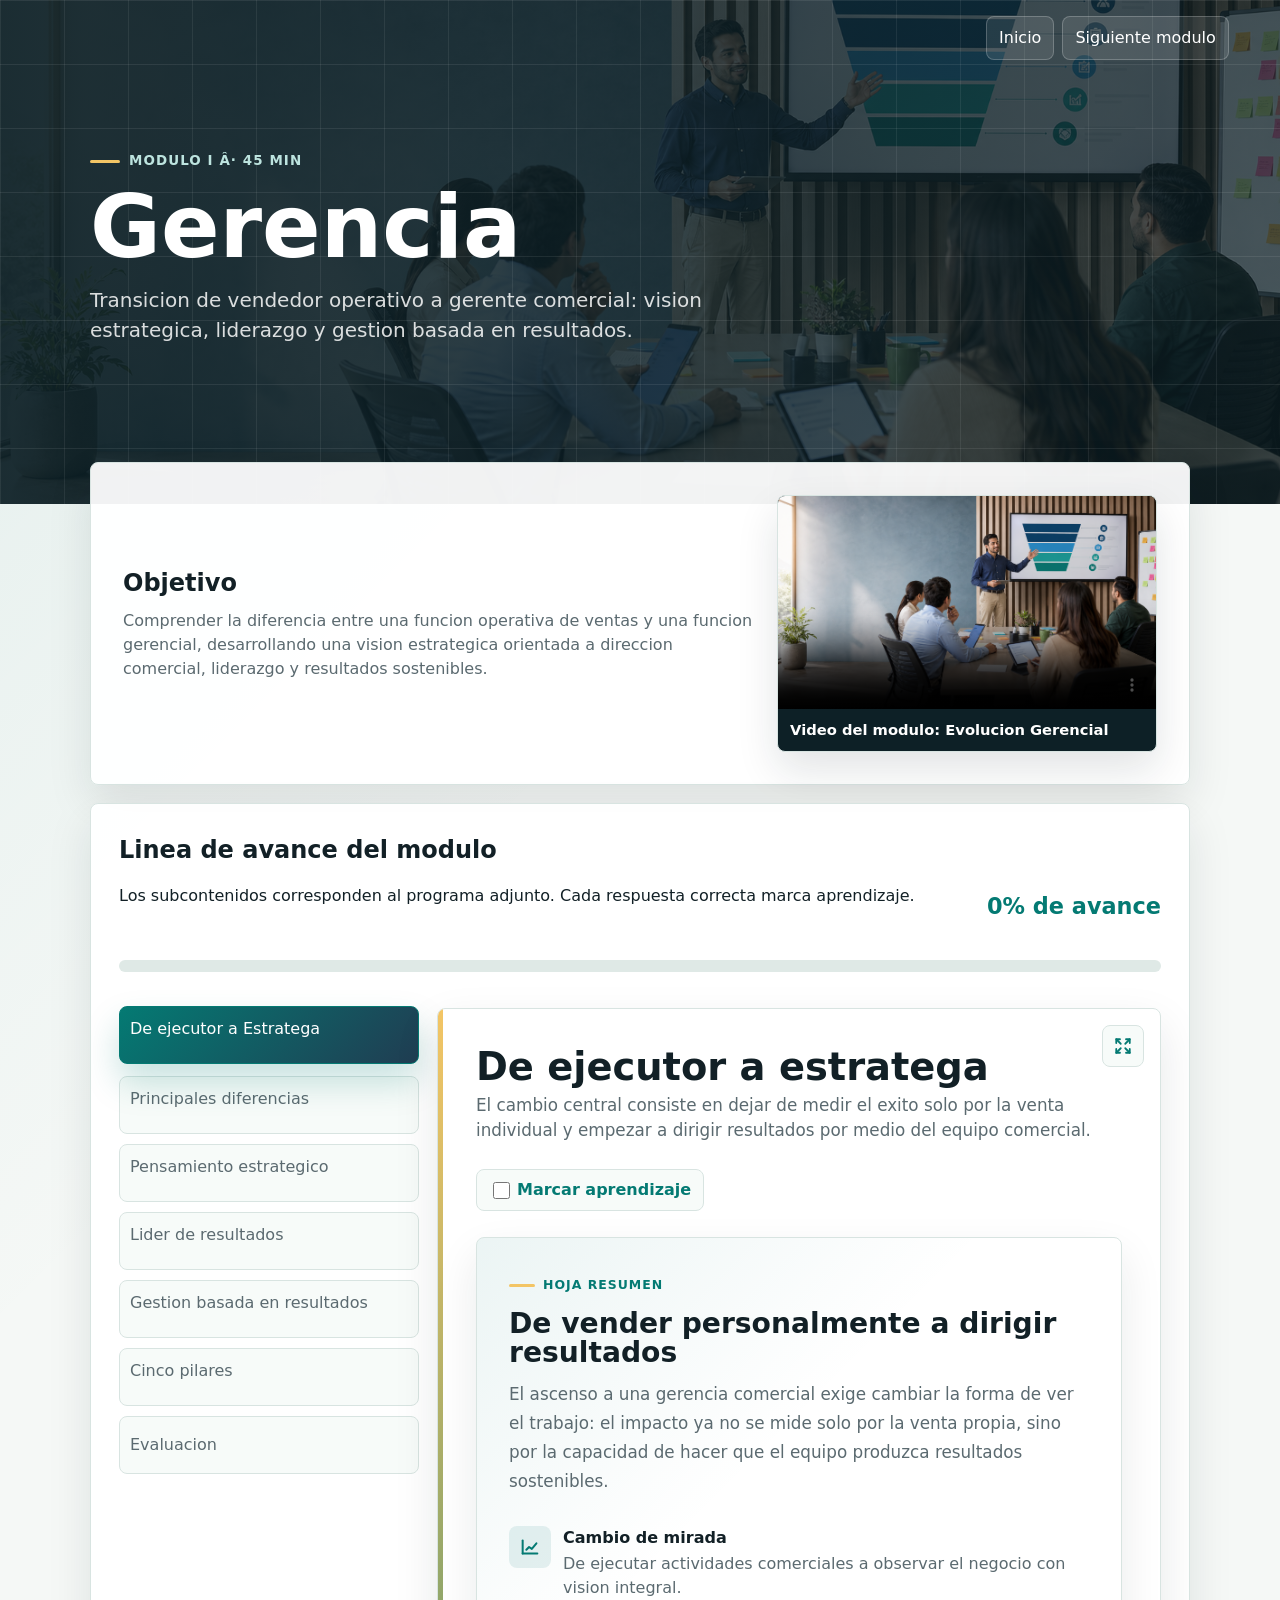
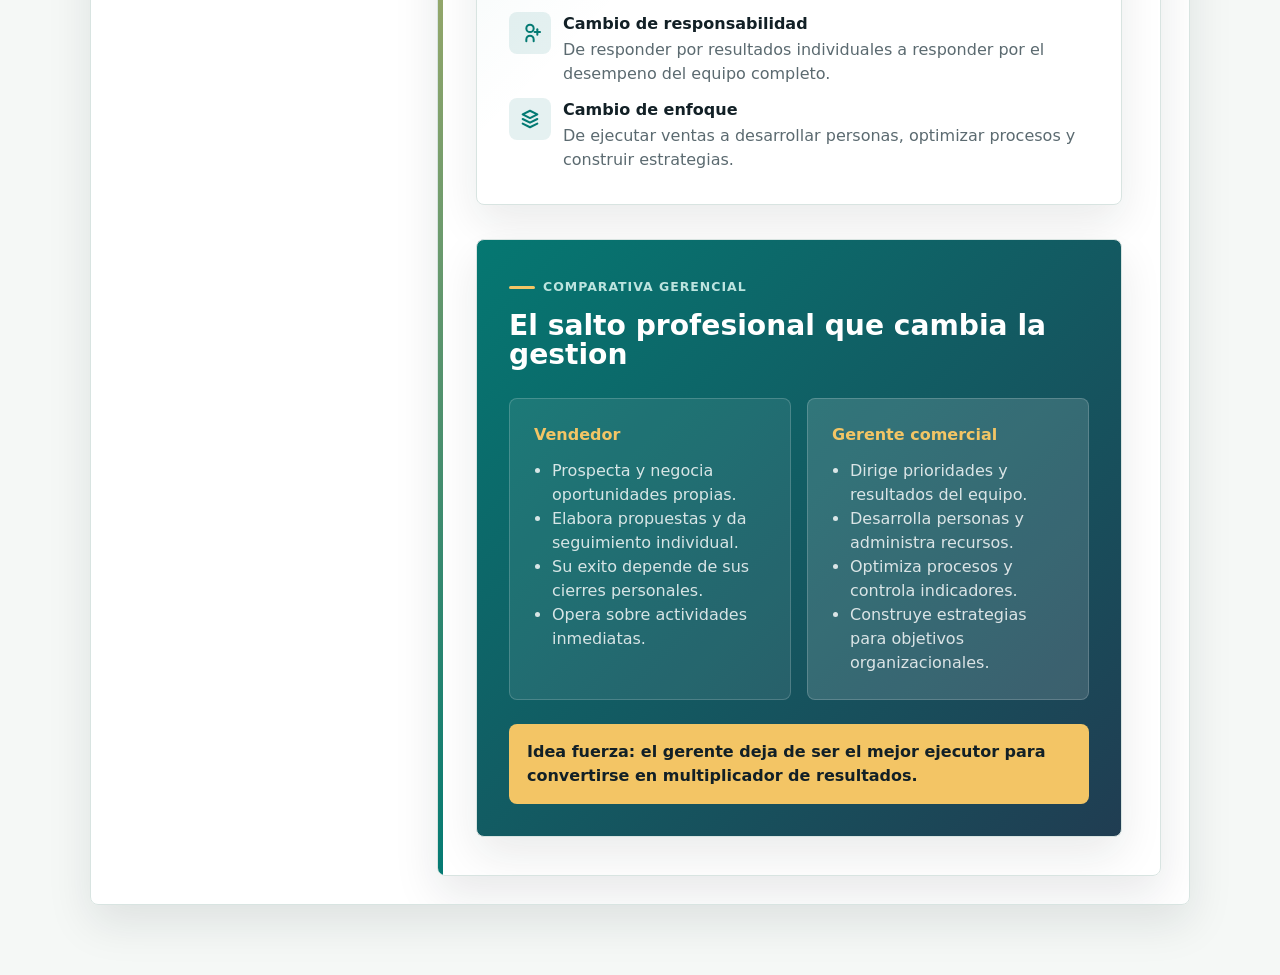
==== modulo-1-gerencia.html @ 517b4404 "Publish induction static site" ====
﻿<!doctype html>
<html lang="es">
<head>
  <meta charset="utf-8">
  <meta name="viewport" content="width=device-width, initial-scale=1">
  <title>Modulo I - Gerencia</title>
  <link rel="stylesheet" href="module-pages.css">
</head>
<body>
  <header class="module-hero">
    <nav class="module-nav">
      <a href="index.html">Inicio</a>
      <a href="modulo-2-funciones.html">Siguiente modulo</a>
    </nav>
    <div class="module-hero-inner">
      <span class="eyebrow">Modulo I Â· 45 min</span>
      <h1>Gerencia</h1>
      <p>Transicion de vendedor operativo a gerente comercial: vision estrategica, liderazgo y gestion basada en resultados.</p>
    </div>
  </header>

  <main class="module-layout">
    <section class="intro-card reveal objective-card">
      <div>
        <h2>Objetivo</h2>
        <p>Comprender la diferencia entre una funcion operativa de ventas y una funcion gerencial, desarrollando una vision estrategica orientada a direccion comercial, liderazgo y resultados sostenibles.</p>
      </div>
      <div class="objective-video">
        <video controls preload="metadata" poster="assets/induccion-comercial-hero.png">
          <source src="assets/01-evolucion-gerencial.mp4" type="video/mp4">
        </video>
        <span>Video del modulo: Evolucion Gerencial</span>
      </div>
    </section>

    <section class="learning-panel reveal" style="--steps: 6">
      <div class="learning-head">
        <div>
          <h2>Linea de avance del modulo</h2>
          <p>Los subcontenidos corresponden al programa adjunto. Cada respuesta correcta marca aprendizaje.</p>
        </div>
        <div class="progress-text">0% de avance</div>
      </div>
      <div class="progress-track"><span class="progress-fill"></span></div>
      <div class="step-line">
        <div class="step-chip" data-step="1">De ejecutor a Estratega</div>
        <div class="step-chip" data-step="2">Principales diferencias</div>
        <div class="step-chip" data-step="3">Pensamiento estrategico</div>
        <div class="step-chip" data-step="4">Lider de resultados</div>
        <div class="step-chip" data-step="5">Gestion basada en resultados</div>
        <div class="step-chip" data-step="6">Cinco pilares</div>
      </div>
      <div class="lesson-list">
        <article class="lesson-card reveal" data-lesson="1"><div class="lesson-top"><div><h3>De ejecutor a estratega</h3><p>El cambio central consiste en dejar de medir el exito solo por la venta individual y empezar a dirigir resultados por medio del equipo comercial.</p><span class="video-status">Sin video agregado</span></div><div><button class="video-add" type="button">Agregar video</button><input class="video-file" type="file" accept="video/*"></div></div><div class="lesson-development slide-deck"><section class="content-slide"><span>01</span><h4>Cambio de mirada</h4><p>Al asumir una posicion gerencial, la persona debe modificar la forma en que percibe su trabajo dentro de la organizacion.</p><ul><li>Antes: ejecutar actividades comerciales propias.</li><li>Ahora: observar el negocio de forma integral.</li><li>Clave: entender que su impacto ya no depende solo de lo que vende personalmente.</li></ul></section><section class="content-slide"><span>02</span><h4>Cambio de responsabilidad</h4><p>El vendedor se mide por resultados individuales; el gerente comienza a responder por los resultados del equipo completo.</p><ul><li>Prospeccion, negociacion y cierre ya no son el unico centro.</li><li>Debe dirigir prioridades, acompanamiento y seguimiento.</li><li>El resultado comercial pasa a ser colectivo.</li></ul></section><section class="content-slide"><span>03</span><h4>Cambio de enfoque</h4><p>El gerente debe pasar de ejecutar actividades a dirigir estrategicamente resultados sostenibles.</p><ul><li>Desarrollar personas.</li><li>Optimizar procesos.</li><li>Administrar recursos.</li><li>Construir estrategias alineadas a los objetivos organizacionales.</li></ul></section></div><div class="quiz" data-answer="b"><strong>Pregunta: Â¿Que cambia en esta transicion?</strong><div class="quiz-options"><label><input type="radio" name="m1q1" value="a"> El gerente se enfoca solo en vender mas personalmente.</label><label><input type="radio" name="m1q1" value="b"> El gerente dirige personas, procesos y resultados del equipo.</label><label><input type="radio" name="m1q1" value="c"> El gerente deja de revisar resultados.</label></div><button class="check-answer" type="button">Validar respuesta</button><div class="quiz-feedback"></div></div></article>
        <article class="lesson-card reveal" data-lesson="2"><div class="lesson-top"><div><h3>Diferencia entre funciones operativas y funciones estrategicas</h3><p>Las tareas operativas ejecutan ventas; las estrategicas definen metas, recursos, mercados, indicadores y decisiones.</p><span class="video-status">Sin video agregado</span></div><div><button class="video-add" type="button">Agregar video</button><input class="video-file" type="file" accept="video/*"></div></div><div class="quiz" data-answer="c"><strong>Pregunta: Â¿Cual es una funcion estrategica?</strong><div class="quiz-options"><label><input type="radio" name="m1q2" value="a"> Elaborar todas las cotizaciones.</label><label><input type="radio" name="m1q2" value="b"> Realizar todas las llamadas comerciales.</label><label><input type="radio" name="m1q2" value="c"> Definir metas e indicadores comerciales.</label></div><button class="check-answer" type="button">Validar respuesta</button><div class="quiz-feedback"></div></div></article>
        <article class="lesson-card reveal" data-lesson="3"><div class="lesson-top"><div><h3>El pensamiento estrategico en la gestion comercial</h3><p>Permite analizar mercado, clientes, competencia, oportunidades y riesgos para anticipar decisiones.</p><span class="video-status">Sin video agregado</span></div><div><button class="video-add" type="button">Agregar video</button><input class="video-file" type="file" accept="video/*"></div></div><div class="quiz" data-answer="a"><strong>Pregunta: Â¿Para que sirve el pensamiento estrategico?</strong><div class="quiz-options"><label><input type="radio" name="m1q3" value="a"> Para anticipar escenarios y preparar acciones comerciales.</label><label><input type="radio" name="m1q3" value="b"> Para reaccionar solo cuando hay problemas.</label><label><input type="radio" name="m1q3" value="c"> Para eliminar el analisis del entorno.</label></div><button class="check-answer" type="button">Validar respuesta</button><div class="quiz-feedback"></div></div></article>
        <article class="lesson-card reveal" data-lesson="4"><div class="lesson-top"><div><h3>El rol del gerente como lider de resultados</h3><p>El liderazgo comercial implica comunicar, influir, desarrollar al equipo y sostener seguimiento permanente.</p><span class="video-status">Sin video agregado</span></div><div><button class="video-add" type="button">Agregar video</button><input class="video-file" type="file" accept="video/*"></div></div><div class="quiz" data-answer="b"><strong>Pregunta: Â¿Que hace un lider de resultados?</strong><div class="quiz-options"><label><input type="radio" name="m1q4" value="a"> Solo exige resultados al final.</label><label><input type="radio" name="m1q4" value="b"> Acompana, desarrolla y da seguimiento al equipo.</label><label><input type="radio" name="m1q4" value="c"> Evita intervenir en problemas.</label></div><button class="check-answer" type="button">Validar respuesta</button><div class="quiz-feedback"></div></div></article>
        <article class="lesson-card reveal" data-lesson="5"><div class="lesson-top"><div><h3>La gestion basada en resultados</h3><p>Convierte objetivos en acciones medibles y permite corregir desviaciones antes de afectar la gestion.</p><span class="video-status">Sin video agregado</span></div><div><button class="video-add" type="button">Agregar video</button><input class="video-file" type="file" accept="video/*"></div></div><div class="quiz" data-answer="c"><strong>Pregunta: Â¿Que exige una gestion basada en resultados?</strong><div class="quiz-options"><label><input type="radio" name="m1q5" value="a"> Gestionar por percepciones.</label><label><input type="radio" name="m1q5" value="b"> Evitar indicadores.</label><label><input type="radio" name="m1q5" value="c"> Medir avances y aplicar acciones correctivas.</label></div><button class="check-answer" type="button">Validar respuesta</button><div class="quiz-feedback"></div></div></article>
        <article class="lesson-card reveal" data-lesson="6"><div class="lesson-top"><div><h3>Los cinco pilares de la gerencia comercial</h3><p>Planificacion comercial, desarrollo de negocios, gestion de ventas, administracion de clientes y talento comercial.</p><span class="video-status">Sin video agregado</span></div><div><button class="video-add" type="button">Agregar video</button><input class="video-file" type="file" accept="video/*"></div></div><div class="quiz" data-answer="a"><strong>Pregunta: Â¿Cual de estos es un pilar de la gerencia comercial?</strong><div class="quiz-options"><label><input type="radio" name="m1q6" value="a"> Gestion del talento comercial.</label><label><input type="radio" name="m1q6" value="b"> Ausencia de seguimiento.</label><label><input type="radio" name="m1q6" value="c"> Improvisacion comercial.</label></div><button class="check-answer" type="button">Validar respuesta</button><div class="quiz-feedback"></div></div></article>
      </div>
    </section>
  </main>

  <script src="module-pages.js"></script>
</body>
</html>
---- module-pages.css ----
:root {
  --ink: #122026;
  --muted: #5b6a70;
  --paper: #f5f8f6;
  --white: #ffffff;
  --teal: #047a73;
  --navy: #203d52;
  --gold: #f3c565;
  --green: #71a03a;
  --line: #d8e4e1;
  --radius: 8px;
}

* { box-sizing: border-box; }

html { scroll-behavior: smooth; }

body {
  margin: 0;
  font-family: Inter, "Segoe UI", system-ui, sans-serif;
  color: var(--ink);
  background: linear-gradient(135deg, rgba(4,122,115,.08), transparent 35%), var(--paper);
  line-height: 1.5;
}

.module-hero {
  min-height: 56vh;
  color: var(--white);
  background:
    linear-gradient(90deg, rgba(13,32,38,.94), rgba(13,32,38,.72)),
    url("assets/induccion-comercial-hero.png") center / cover;
  position: relative;
  overflow: hidden;
}

.module-hero::before {
  content: "";
  position: absolute;
  inset: 0;
  background-image: linear-gradient(rgba(255,255,255,.08) 1px, transparent 1px), linear-gradient(90deg, rgba(255,255,255,.07) 1px, transparent 1px);
  background-size: 64px 64px;
  animation: drift 18s linear infinite;
}

.module-nav {
  position: relative;
  z-index: 2;
  display: flex;
  justify-content: flex-end;
  gap: 8px;
  padding: 16px clamp(16px, 4vw, 56px);
}

.module-nav a {
  color: var(--white);
  text-decoration: none;
  border: 1px solid rgba(255,255,255,.22);
  border-radius: var(--radius);
  padding: 9px 12px;
  background: rgba(255,255,255,.1);
}

.module-hero-inner {
  position: relative;
  z-index: 2;
  width: min(1100px, calc(100% - 32px));
  margin: 0 auto;
  padding: 70px 0;
  animation: rise .75s ease both;
}

.eyebrow {
  display: inline-flex;
  align-items: center;
  gap: 9px;
  color: #bde4df;
  font-weight: 900;
  letter-spacing: .08em;
  text-transform: uppercase;
  font-size: .84rem;
}

.eyebrow::before {
  content: "";
  width: 30px;
  height: 3px;
  border-radius: 999px;
  background: var(--gold);
}

h1 {
  max-width: 880px;
  margin: 14px 0 16px;
  font-size: clamp(2.4rem, 7vw, 5.4rem);
  line-height: .96;
}

.module-result-badge {
  display: inline-flex;
  align-items: center;
  width: fit-content;
  min-height: 36px;
  margin: -2px 0 18px;
  padding: 8px 12px;
  border-radius: 999px;
  color: var(--ink);
  background: var(--gold);
  font-weight: 950;
  box-shadow: 0 12px 28px rgba(0,0,0,.18);
  animation: badgePulse .7s ease both;
}

.module-result-badge.failed {
  color: var(--white);
  background: #b44a3f;
}

.module-hero p {
  max-width: 720px;
  margin: 0;
  color: rgba(255,255,255,.84);
  font-size: clamp(1.02rem, 2vw, 1.25rem);
}

.module-layout {
  width: min(1100px, calc(100% - 32px));
  margin: -42px auto 70px;
  position: relative;
  z-index: 3;
}

.intro-card,
.topic-card,
.action-band,
.timeline,
.learning-panel,
.lesson-card {
  border: 1px solid var(--line);
  border-radius: var(--radius);
  background: rgba(255,255,255,.94);
  box-shadow: 0 18px 45px rgba(18,32,38,.1);
}

.intro-card {
  padding: clamp(20px, 3vw, 32px);
}

.objective-card {
  display: grid;
  grid-template-columns: minmax(0, 1fr) minmax(260px, 380px);
  gap: 22px;
  align-items: center;
}

.objective-video {
  border: 1px solid var(--line);
  border-radius: var(--radius);
  overflow: hidden;
  background: #0d2026;
  box-shadow: 0 18px 42px rgba(18,32,38,.12);
}

.objective-video video {
  display: block;
  width: 100%;
  aspect-ratio: 16 / 9;
  object-fit: cover;
  background: #000;
}

.objective-video span {
  display: block;
  padding: 10px 12px;
  color: var(--white);
  font-weight: 800;
  font-size: .92rem;
}

.intro-card h2,
.action-band h2 {
  margin: 0 0 8px;
}

.intro-card p,
.topic-card p,
.action-band p {
  margin: 0;
  color: var(--muted);
}

.content-grid {
  display: grid;
  grid-template-columns: repeat(4, 1fr);
  gap: 14px;
  margin-top: 18px;
}

.topic-card {
  min-height: 230px;
  padding: 18px;
  transition: transform .28s ease, box-shadow .28s ease, border-color .28s ease;
}

.topic-card:hover {
  transform: translateY(-7px);
  border-color: rgba(4,122,115,.42);
  box-shadow: 0 24px 50px rgba(18,32,38,.14);
}

.topic-card span {
  width: 42px;
  height: 42px;
  display: grid;
  place-items: center;
  border-radius: var(--radius);
  color: var(--white);
  background: var(--teal);
  font-weight: 900;
}

.topic-card h3 {
  margin: 18px 0 8px;
}

.timeline {
  display: grid;
  grid-template-columns: repeat(4, 1fr);
  gap: 1px;
  overflow: hidden;
  margin-top: 18px;
  background: var(--line);
}

.timeline div {
  background: var(--white);
  padding: 18px;
  min-height: 120px;
}

.timeline strong {
  color: var(--teal);
  font-size: 1.6rem;
}

.timeline span {
  display: block;
  margin-top: 6px;
  color: var(--muted);
  font-weight: 800;
}

.action-band {
  margin-top: 18px;
  padding: 22px;
  border-left: 6px solid var(--gold);
}

.learning-panel {
  margin-top: 18px;
  padding: clamp(18px, 3vw, 28px);
  overflow: hidden;
  display: grid;
  grid-template-columns: 300px 1fr;
  gap: 18px;
}

.learning-head {
  display: grid;
  grid-template-columns: 1fr auto;
  gap: 16px;
  align-items: end;
  margin-bottom: 18px;
  grid-column: 1 / -1;
}

.learning-head h2 {
  margin: 0;
}

.progress-text {
  color: var(--teal);
  font-size: 1.4rem;
  font-weight: 900;
}

.progress-track {
  height: 12px;
  border-radius: 999px;
  background: #dfe9e6;
  overflow: hidden;
  margin-bottom: 18px;
  grid-column: 1 / -1;
}

.progress-fill {
  display: block;
  width: 0%;
  height: 100%;
  border-radius: inherit;
  background: linear-gradient(90deg, var(--teal), var(--green), var(--gold));
  transition: width .38s ease;
}

.step-line {
  display: grid;
  grid-template-columns: 1fr;
  align-self: start;
  gap: 10px;
  margin-bottom: 0;
}

.step-chip {
  cursor: pointer;
  min-height: 58px;
  border: 1px solid var(--line);
  border-radius: var(--radius);
  background: #f7fbf9;
  padding: 10px;
  color: var(--muted);
  text-align: left;
  font: inherit;
  transition: transform .22s ease, border-color .22s ease, background .22s ease, color .22s ease;
}

.step-chip:hover,
.step-chip.active {
  transform: translateY(-2px);
  color: var(--ink);
  background: #ffffff;
  border-color: rgba(4,122,115,.48);
}

.step-chip.active {
  color: var(--white);
  background: linear-gradient(135deg, var(--teal), var(--navy));
  border-color: var(--teal);
  box-shadow: 0 18px 34px rgba(4,122,115,.22);
}

.step-chip.complete {
  color: var(--ink);
  background: rgba(4,122,115,.1);
  border-color: rgba(4,122,115,.4);
}

.step-chip.complete.active {
  color: var(--white);
  background: linear-gradient(135deg, var(--teal), var(--green));
}

.step-chip[data-result]::after {
  content: attr(data-result);
  display: inline-flex;
  width: fit-content;
  margin-top: 8px;
  padding: 4px 8px;
  border-radius: 999px;
  color: var(--ink);
  background: var(--gold);
  font-size: .76rem;
  font-weight: 950;
}

.step-chip.exam-failed::after {
  color: var(--white);
  background: #b44a3f;
}

.lesson-list {
  display: grid;
  gap: 14px;
  min-width: 0;
}

.lesson-card {
  position: relative;
  display: none;
  min-height: 520px;
  padding: clamp(22px, 4vw, 38px);
  overflow: hidden;
}

.lesson-card.active {
  display: block;
  opacity: 1;
  transform: translateY(0);
}

.development-fullscreen {
  position: fixed;
  inset: 0;
  z-index: 95;
  display: none;
  padding: clamp(18px, 4vw, 54px);
  color: var(--ink);
  background:
    linear-gradient(135deg, rgba(4,122,115,.08), transparent 38%),
    var(--paper);
  overflow: auto;
}

.development-fullscreen.open {
  display: block;
}

.development-fullscreen-inner {
  width: min(1420px, 100%);
  min-height: calc(100dvh - clamp(36px, 8vw, 108px));
  margin: 0 auto;
  display: grid;
  grid-template-rows: auto 1fr;
  gap: 22px;
}

.development-fullscreen-head {
  display: grid;
  grid-template-columns: 1fr auto;
  gap: 16px;
  align-items: start;
}

.development-fullscreen-head h2 {
  margin: 8px 0 8px;
  font-size: clamp(2.2rem, 5vw, 4.4rem);
  line-height: .98;
}

.development-fullscreen-head p {
  max-width: 860px;
  margin: 0;
  color: var(--muted);
  font-size: 1.05rem;
  line-height: 1.7;
}

.fullscreen-close,
.icon-maximize {
  width: 42px;
  height: 42px;
  display: inline-grid;
  place-items: center;
  border: 1px solid var(--line);
  border-radius: var(--radius);
  background: #f7fbf9;
  color: var(--teal);
}

.fullscreen-close {
  background: var(--navy);
  border-color: var(--navy);
  color: var(--white);
  font-size: 1.2rem;
}

.development-fullscreen-grid {
  display: grid;
  grid-template-columns: 1.2fr .8fr;
  gap: 18px;
}

.development-fullscreen-grid:has(.impact-slide) {
  grid-template-columns: 1fr;
  gap: clamp(24px, 4vw, 46px);
}

.development-fullscreen .development-box {
  min-height: 58vh;
  padding: clamp(20px, 3vw, 34px);
  background: var(--white);
  box-shadow: 0 22px 60px rgba(18,32,38,.1);
}

.development-fullscreen .content-slide {
  min-height: 64vh;
  background: var(--white);
}

body.lesson-fullscreen {
  overflow: hidden;
}

.lesson-card::before {
  content: "";
  position: absolute;
  inset: 0 auto 0 0;
  width: 5px;
  background: linear-gradient(180deg, var(--gold), var(--teal));
}

.lesson-card .icon-maximize {
  position: absolute;
  top: 16px;
  right: 16px;
  z-index: 2;
}

.lesson-card.complete {
  border-color: rgba(4,122,115,.45);
}

.lesson-top {
  display: grid;
  grid-template-columns: 1fr;
  gap: 14px;
  align-items: start;
}

.lesson-card h3 {
  margin: 0 0 6px;
  font-size: clamp(1.65rem, 3vw, 2.6rem);
  line-height: 1.05;
}

.lesson-card p {
  margin: 0;
  color: var(--muted);
  max-width: 920px;
  font-size: 1.05rem;
}

.lesson-development {
  display: grid;
  grid-template-columns: 1.1fr .9fr;
  gap: 16px;
  margin-top: 26px;
}

.development-box {
  min-height: 210px;
  border: 1px solid var(--line);
  border-radius: var(--radius);
  background: #fbfdfc;
  padding: 18px;
}

.development-box strong {
  display: block;
  margin-bottom: 8px;
  color: var(--teal);
}

.development-box ul {
  margin: 0;
  padding-left: 18px;
  color: var(--muted);
}

.slide-deck {
  grid-template-columns: repeat(3, minmax(0, 1fr));
}

.content-slide {
  min-height: 300px;
  border: 1px solid var(--line);
  border-radius: var(--radius);
  background: #fbfdfc;
  padding: clamp(18px, 2.4vw, 26px);
  box-shadow: 0 14px 34px rgba(18,32,38,.07);
}

.content-slide span {
  width: 42px;
  height: 42px;
  display: grid;
  place-items: center;
  border-radius: var(--radius);
  color: var(--white);
  background: var(--teal);
  font-weight: 900;
}

.content-slide h4 {
  margin: 18px 0 10px;
  font-size: 1.25rem;
}

.content-slide p {
  margin: 0 0 12px;
}

.content-slide ul {
  margin: 0;
  padding-left: 18px;
  color: var(--muted);
}

.impact-deck {
  grid-template-columns: 1fr;
  gap: clamp(20px, 3vw, 34px);
}

.impact-sheet {
  min-height: 520px;
  border: 1px solid var(--line);
  border-radius: var(--radius);
  background:
    linear-gradient(135deg, rgba(4,122,115,.08), transparent 42%),
    var(--white);
  padding: clamp(20px, 3vw, 32px);
  box-shadow: 0 18px 44px rgba(18,32,38,.09);
  animation: sheetIn .72s ease both;
}

.impact-sheet:nth-child(2) {
  animation-delay: .14s;
}

.impact-sheet.dark {
  color: var(--white);
  background:
    linear-gradient(135deg, rgba(4,122,115,.96), rgba(32,61,82,.96)),
    var(--navy);
}

.impact-sheet.dark p,
.impact-sheet.dark li,
.impact-sheet.dark .metric-grid span {
  color: rgba(255,255,255,.82);
}

.sheet-kicker {
  display: inline-flex;
  align-items: center;
  gap: 8px;
  color: var(--teal);
  font-weight: 900;
  text-transform: uppercase;
  letter-spacing: .08em;
  font-size: .78rem;
}

.impact-sheet.dark .sheet-kicker {
  color: #bde4df;
}

.sheet-kicker::before {
  content: "";
  width: 26px;
  height: 3px;
  border-radius: 999px;
  background: var(--gold);
}

.impact-sheet h4 {
  margin: 14px 0 12px;
  font-size: clamp(1.35rem, 2.2vw, 2rem);
  line-height: 1.05;
}

.impact-sheet > p {
  max-width: 940px;
  line-height: 1.72;
  margin-bottom: 0;
}

.summary-points {
  display: grid;
  gap: 12px;
  margin-top: 30px;
}

.summary-point {
  display: grid;
  grid-template-columns: 42px 1fr;
  gap: 12px;
  align-items: start;
}

.sheet-icon {
  width: 42px;
  height: 42px;
  display: grid;
  place-items: center;
  border-radius: var(--radius);
  color: var(--teal);
  background: rgba(4,122,115,.1);
}

.impact-sheet.dark .sheet-icon {
  color: var(--gold);
  background: rgba(255,255,255,.12);
}

.sheet-icon svg {
  width: 22px;
  height: 22px;
  stroke: currentColor;
  stroke-width: 2.2;
  fill: none;
  stroke-linecap: round;
  stroke-linejoin: round;
}

.summary-point strong {
  display: block;
  margin-bottom: 2px;
}

.summary-point span {
  color: var(--muted);
}

.comparison-grid {
  display: grid;
  grid-template-columns: 1fr 1fr;
  gap: 16px;
  margin-top: 28px;
}

.comparison-col {
  border: 1px solid rgba(255,255,255,.18);
  border-radius: var(--radius);
  background: rgba(255,255,255,.08);
  padding: clamp(16px, 2vw, 24px);
}

.comparison-col.light {
  background: rgba(255,255,255,.14);
}

.comparison-col h5 {
  margin: 0 0 12px;
  color: var(--gold);
  font-size: 1rem;
}

.comparison-col ul {
  margin: 0;
  padding-left: 18px;
}

.impact-callout {
  margin-top: 24px;
  padding: 16px 18px;
  border-radius: var(--radius);
  color: var(--ink);
  background: var(--gold);
  font-weight: 900;
}

.metric-grid {
  display: grid;
  grid-template-columns: repeat(4, minmax(0, 1fr));
  gap: 14px;
  margin-top: 30px;
}

.metric-grid div {
  min-height: 170px;
  border: 1px solid var(--line);
  border-radius: var(--radius);
  background:
    linear-gradient(180deg, rgba(4,122,115,.08), transparent),
    var(--white);
  padding: clamp(16px, 2vw, 22px);
  box-shadow: 0 16px 34px rgba(18,32,38,.08);
}

.impact-sheet.dark .metric-grid div {
  border-color: rgba(255,255,255,.18);
  background: rgba(255,255,255,.1);
  box-shadow: inset 0 1px 0 rgba(255,255,255,.12);
}

.metric-grid strong {
  display: block;
  margin-bottom: 10px;
  color: var(--teal);
  font-size: clamp(1.1rem, 1.7vw, 1.45rem);
}

.impact-sheet.dark .metric-grid strong {
  color: var(--gold);
}

.metric-grid span {
  color: var(--muted);
  line-height: 1.55;
}

.pillar-grid {
  display: grid;
  grid-template-columns: repeat(5, minmax(0, 1fr));
  gap: 14px;
  margin-top: 28px;
}

.module-two-responsibilities {
  grid-template-columns: repeat(4, minmax(0, 1fr));
}

.pillar-card {
  min-height: 230px;
  display: flex;
  flex-direction: column;
  gap: 12px;
  padding: clamp(16px, 2vw, 22px);
  border: 1px solid rgba(255,255,255,.2);
  border-radius: var(--radius);
  background:
    linear-gradient(180deg, rgba(255,255,255,.14), rgba(255,255,255,.07));
  box-shadow: inset 0 1px 0 rgba(255,255,255,.18);
  transform: translateY(12px);
  opacity: 0;
  animation: sheetIn .64s ease both;
}

.pillar-card:nth-child(2) { animation-delay: .06s; }
.pillar-card:nth-child(3) { animation-delay: .12s; }
.pillar-card:nth-child(4) { animation-delay: .18s; }
.pillar-card:nth-child(5) { animation-delay: .24s; }

.pillar-card h5 {
  margin: 4px 0 0;
  color: var(--gold);
  font-size: 1rem;
  line-height: 1.15;
}

.pillar-card p {
  margin: 0;
  font-size: .98rem;
  line-height: 1.5;
}

.pillar-card .sheet-icon {
  flex: 0 0 auto;
}

.evaluation-sheet {
  grid-template-columns: 1fr;
  margin-top: 18px;
}

.evaluation-info-card {
  width: 100%;
  min-height: 320px;
  display: grid;
  align-content: center;
  gap: 14px;
  border: 1px solid var(--line);
  border-radius: var(--radius);
  padding: clamp(18px, 3vw, 32px);
  background:
    radial-gradient(circle at top right, rgba(243,197,101,.24), transparent 30%),
    linear-gradient(135deg, rgba(4,122,115,.08), transparent 44%),
    var(--white);
  box-shadow: 0 22px 54px rgba(18,32,38,.1);
  animation: sheetIn .72s ease both;
}

.evaluation-info-card h4 {
  max-width: 860px;
  margin: -4px 0 0;
  font-size: clamp(1.65rem, 2.7vw, 2.8rem);
  line-height: 1.02;
}

.evaluation-info-card > p {
  max-width: 980px;
  margin: 0;
  color: var(--muted);
  font-size: 1rem;
  line-height: 1.58;
}

.exam-metrics {
  display: grid;
  grid-template-columns: repeat(3, minmax(0, 1fr));
  gap: 12px;
}

.exam-metrics div {
  min-height: 74px;
  display: grid;
  align-content: center;
  border: 1px solid var(--line);
  border-radius: var(--radius);
  padding: 14px;
  background: rgba(255,255,255,.82);
}

.exam-metrics strong {
  color: var(--teal);
  font-size: clamp(1.35rem, 2.6vw, 2rem);
  line-height: 1;
}

.exam-metrics span {
  color: var(--muted);
  font-weight: 800;
}

.evaluation-flow {
  display: grid;
  grid-template-columns: repeat(3, minmax(0, 1fr));
  gap: 12px;
}

.evaluation-flow > div {
  display: flex;
  gap: 10px;
  align-items: center;
  color: var(--ink);
  font-weight: 900;
}

.evaluation-info-card .evaluation-open {
  display: none;
  justify-self: start;
  min-height: 44px;
  padding: 10px 18px;
  box-shadow: 0 14px 30px rgba(4,122,115,.18);
  position: relative;
  z-index: 4;
}

.development-fullscreen .impact-sheet {
  min-height: calc(100dvh - 160px);
  padding: clamp(28px, 4vw, 58px);
  display: flex;
  flex-direction: column;
  justify-content: center;
}

.development-fullscreen .impact-sheet h4 {
  max-width: 980px;
  font-size: clamp(2rem, 4vw, 4rem);
}

.development-fullscreen .summary-points {
  grid-template-columns: repeat(3, 1fr);
}

.development-fullscreen .comparison-grid {
  grid-template-columns: 1fr 1fr;
}

.development-fullscreen .pillar-slide {
  justify-content: center;
}

.development-fullscreen .pillar-grid {
  gap: 18px;
}

.development-fullscreen .pillar-card {
  min-height: 260px;
}

.development-fullscreen.evaluation-fullscreen .development-fullscreen-inner {
  width: min(1600px, 100%);
}

.development-fullscreen.evaluation-fullscreen .development-fullscreen-grid {
  grid-template-columns: 1fr;
}

.development-fullscreen .evaluation-info-card {
  min-height: min(620px, calc(100dvh - 190px));
  width: 100%;
  padding: clamp(28px, 4vw, 58px);
}

.development-fullscreen.evaluation-fullscreen .evaluation-info-card {
  min-height: min(560px, calc(100dvh - 190px));
  align-content: center;
}

.development-fullscreen.evaluation-fullscreen .evaluation-info-card h4 {
  max-width: 1080px;
}

.development-fullscreen.evaluation-fullscreen .evaluation-info-card > p {
  max-width: 1180px;
}

.development-fullscreen.evaluation-fullscreen .evaluation-info-card .evaluation-open {
  display: inline-flex;
  align-items: center;
  justify-content: center;
}

@keyframes sheetIn {
  from {
    opacity: 0;
    transform: translateY(26px) scale(.985);
  }
  to {
    opacity: 1;
    transform: translateY(0) scale(1);
  }
}

.lesson-actions {
  display: flex;
  flex-wrap: wrap;
  gap: 10px;
  align-items: center;
  margin-top: 26px;
  padding-right: 54px;
}

.video-add,
.evaluation-open,
.eval-secondary {
  min-height: 40px;
  border: 1px solid var(--line);
  border-radius: var(--radius);
  color: var(--teal);
  background: #eef7f4;
  font-weight: 900;
  padding: 8px 12px;
}

.video-add,
.video-file,
.video-status {
  display: none !important;
}

.completion-check {
  display: inline-grid;
  grid-template-columns: 20px 1fr;
  gap: 8px;
  align-items: center;
  min-height: 40px;
  padding: 8px 12px;
  border: 1px solid var(--line);
  border-radius: var(--radius);
  background: #f7fbf9;
  color: var(--teal);
  font-weight: 900;
}

.completion-check input {
  width: 17px;
  height: 17px;
  accent-color: var(--teal);
}

.evaluation-open {
  color: var(--white);
  background: var(--teal);
  border-color: var(--teal);
}

.icon-maximize svg {
  width: 18px;
  height: 18px;
  stroke: currentColor;
  stroke-width: 2.4;
  fill: none;
  stroke-linecap: round;
  stroke-linejoin: round;
}

.video-file {
  display: none;
}

.video-status {
  display: block;
  margin-top: 8px;
  color: var(--muted);
  font-size: .9rem;
}

.quiz {
  display: none;
}

.quiz strong {
  display: block;
  margin-bottom: 10px;
}

.quiz-options {
  display: grid;
  gap: 8px;
}

.quiz-options label {
  display: grid;
  grid-template-columns: 20px 1fr;
  gap: 9px;
  align-items: start;
  padding: 10px;
  border: 1px solid var(--line);
  border-radius: var(--radius);
  background: #fbfdfc;
  color: var(--muted);
}

.quiz-options input {
  margin-top: 3px;
  accent-color: var(--teal);
}

.check-answer {
  margin-top: 12px;
  min-height: 40px;
  border: 0;
  border-radius: var(--radius);
  color: var(--white);
  background: var(--teal);
  font-weight: 900;
  padding: 9px 13px;
}

.quiz-feedback {
  margin-top: 10px;
  color: var(--muted);
  font-weight: 800;
}

.quiz-feedback.ok {
  color: var(--teal);
}

.quiz-feedback.bad {
  color: #b44a3f;
}

.evaluation-modal {
  position: fixed;
  inset: 0;
  z-index: 140;
  display: grid;
  place-items: center;
  padding: 18px;
  background: rgba(9,21,25,.76);
  backdrop-filter: blur(12px);
  opacity: 0;
  pointer-events: none;
  transition: opacity .24s ease;
}

.evaluation-modal.open {
  opacity: 1;
  pointer-events: auto;
}

.evaluation-dialog {
  width: min(820px, 100%);
  max-height: min(88dvh, 760px);
  overflow: hidden;
  display: grid;
  grid-template-rows: auto minmax(0, 1fr);
  border: 1px solid rgba(255,255,255,.18);
  border-radius: var(--radius);
  background: var(--white);
  box-shadow: 0 30px 90px rgba(0,0,0,.32);
  transform: translateY(18px) scale(.98);
  transition: transform .24s ease;
}

.evaluation-modal.open .evaluation-dialog {
  transform: translateY(0) scale(1);
}

.evaluation-header {
  position: sticky;
  top: 0;
  z-index: 2;
  display: grid;
  grid-template-columns: 1fr auto;
  gap: 14px;
  align-items: start;
  padding: 18px;
  color: var(--white);
  background: linear-gradient(135deg, var(--teal), var(--navy));
}

.evaluation-header h2 {
  margin: 0;
}

.evaluation-score-badge {
  display: inline-flex;
  width: fit-content;
  margin-top: 10px;
  padding: 6px 10px;
  border-radius: 999px;
  color: var(--ink);
  background: var(--gold);
  font-weight: 950;
  font-size: .9rem;
  box-shadow: 0 10px 24px rgba(0,0,0,.16);
}

.evaluation-score-badge[hidden] {
  display: none;
}

.evaluation-score-badge.failed {
  color: var(--white);
  background: #b44a3f;
}

.evaluation-close {
  width: 40px;
  height: 40px;
  border: 1px solid rgba(255,255,255,.22);
  border-radius: var(--radius);
  color: var(--white);
  background: rgba(255,255,255,.1);
  font-size: 1.2rem;
}

.evaluation-body {
  padding: 18px;
  overflow: auto;
  min-height: 0;
}

.evaluation-intro {
  display: grid;
  gap: 6px;
  margin-bottom: 14px;
}

.evaluation-intro p {
  margin: 0;
  color: var(--ink);
}

.evaluation-intro span {
  color: var(--teal);
  font-weight: 900;
}

.evaluation-question {
  padding: 14px;
  border: 1px solid var(--line);
  border-radius: var(--radius);
  background: #fbfdfc;
  transition: border-color .22s ease, box-shadow .22s ease, background .22s ease;
}

.evaluation-question + .evaluation-question {
  margin-top: 12px;
}

.evaluation-question.is-correct {
  border-color: rgba(4,122,115,.45);
  background: #f1faf7;
}

.evaluation-question.is-wrong {
  border-color: rgba(180,74,63,.45);
  background: #fff8f6;
}

.quiz-options label.correct {
  border-color: rgba(4,122,115,.5);
  background: rgba(4,122,115,.09);
  color: var(--ink);
}

.quiz-options label.wrong {
  border-color: rgba(180,74,63,.5);
  background: rgba(180,74,63,.08);
}

.quiz-options label.selected {
  box-shadow: inset 4px 0 0 currentColor;
}

.question-review {
  display: none;
  gap: 6px;
  margin-top: 12px;
  padding: 10px 12px;
  border-radius: var(--radius);
  color: var(--muted);
  background: rgba(232,241,238,.74);
  font-size: .92rem;
}

.evaluation-question.is-correct .question-review,
.evaluation-question.is-wrong .question-review {
  display: grid;
}

.evaluation-actions {
  display: flex;
  justify-content: flex-end;
  gap: 10px;
  margin-top: 16px;
}

.exam-result {
  margin-top: 16px;
  padding: 14px 16px;
  border-radius: var(--radius);
  background: #eef7f4;
}

.exam-result.bad {
  background: #fff3ef;
}

.reveal {
  opacity: 0;
  transform: translateY(20px);
  transition: opacity .65s ease, transform .65s ease;
}

.reveal.is-visible {
  opacity: 1;
  transform: translateY(0);
}

@keyframes rise {
  from { opacity: 0; transform: translateY(24px); }
  to { opacity: 1; transform: translateY(0); }
}

@keyframes drift {
  from { background-position: 0 0; }
  to { background-position: 128px 64px; }
}

@keyframes badgePulse {
  from { opacity: 0; transform: translateY(10px) scale(.96); }
  to { opacity: 1; transform: translateY(0) scale(1); }
}

@media (max-width: 900px) {
  .content-grid,
  .timeline {
    grid-template-columns: 1fr 1fr;
  }

  .learning-panel {
    grid-template-columns: 1fr;
  }

  .step-line {
    grid-template-columns: 1fr 1fr;
  }

  .pillar-grid,
  .development-fullscreen .pillar-grid {
    grid-template-columns: 1fr 1fr;
  }

  .metric-grid {
    grid-template-columns: 1fr 1fr;
  }

  .exam-metrics,
  .evaluation-flow {
    grid-template-columns: 1fr;
  }
}

@media (max-width: 620px) {
  .module-nav {
    justify-content: flex-start;
    overflow-x: auto;
  }

  .module-hero {
    min-height: 62vh;
  }

  .module-hero-inner {
    padding: 52px 0;
  }

  .content-grid,
  .timeline,
  .step-line {
    grid-template-columns: 1fr;
  }

  .learning-head,
  .lesson-top,
  .lesson-development,
  .objective-card {
    grid-template-columns: 1fr;
  }

  .lesson-card {
    min-height: 560px;
  }

  .development-fullscreen-grid {
    grid-template-columns: 1fr;
  }

  .pillar-grid,
  .development-fullscreen .pillar-grid {
    grid-template-columns: 1fr;
  }

  .metric-grid {
    grid-template-columns: 1fr;
  }

  .evaluation-info-card {
    min-height: 380px;
  }

  .slide-deck {
    grid-template-columns: 1fr;
  }

  .impact-deck,
  .comparison-grid {
    grid-template-columns: 1fr;
  }
}
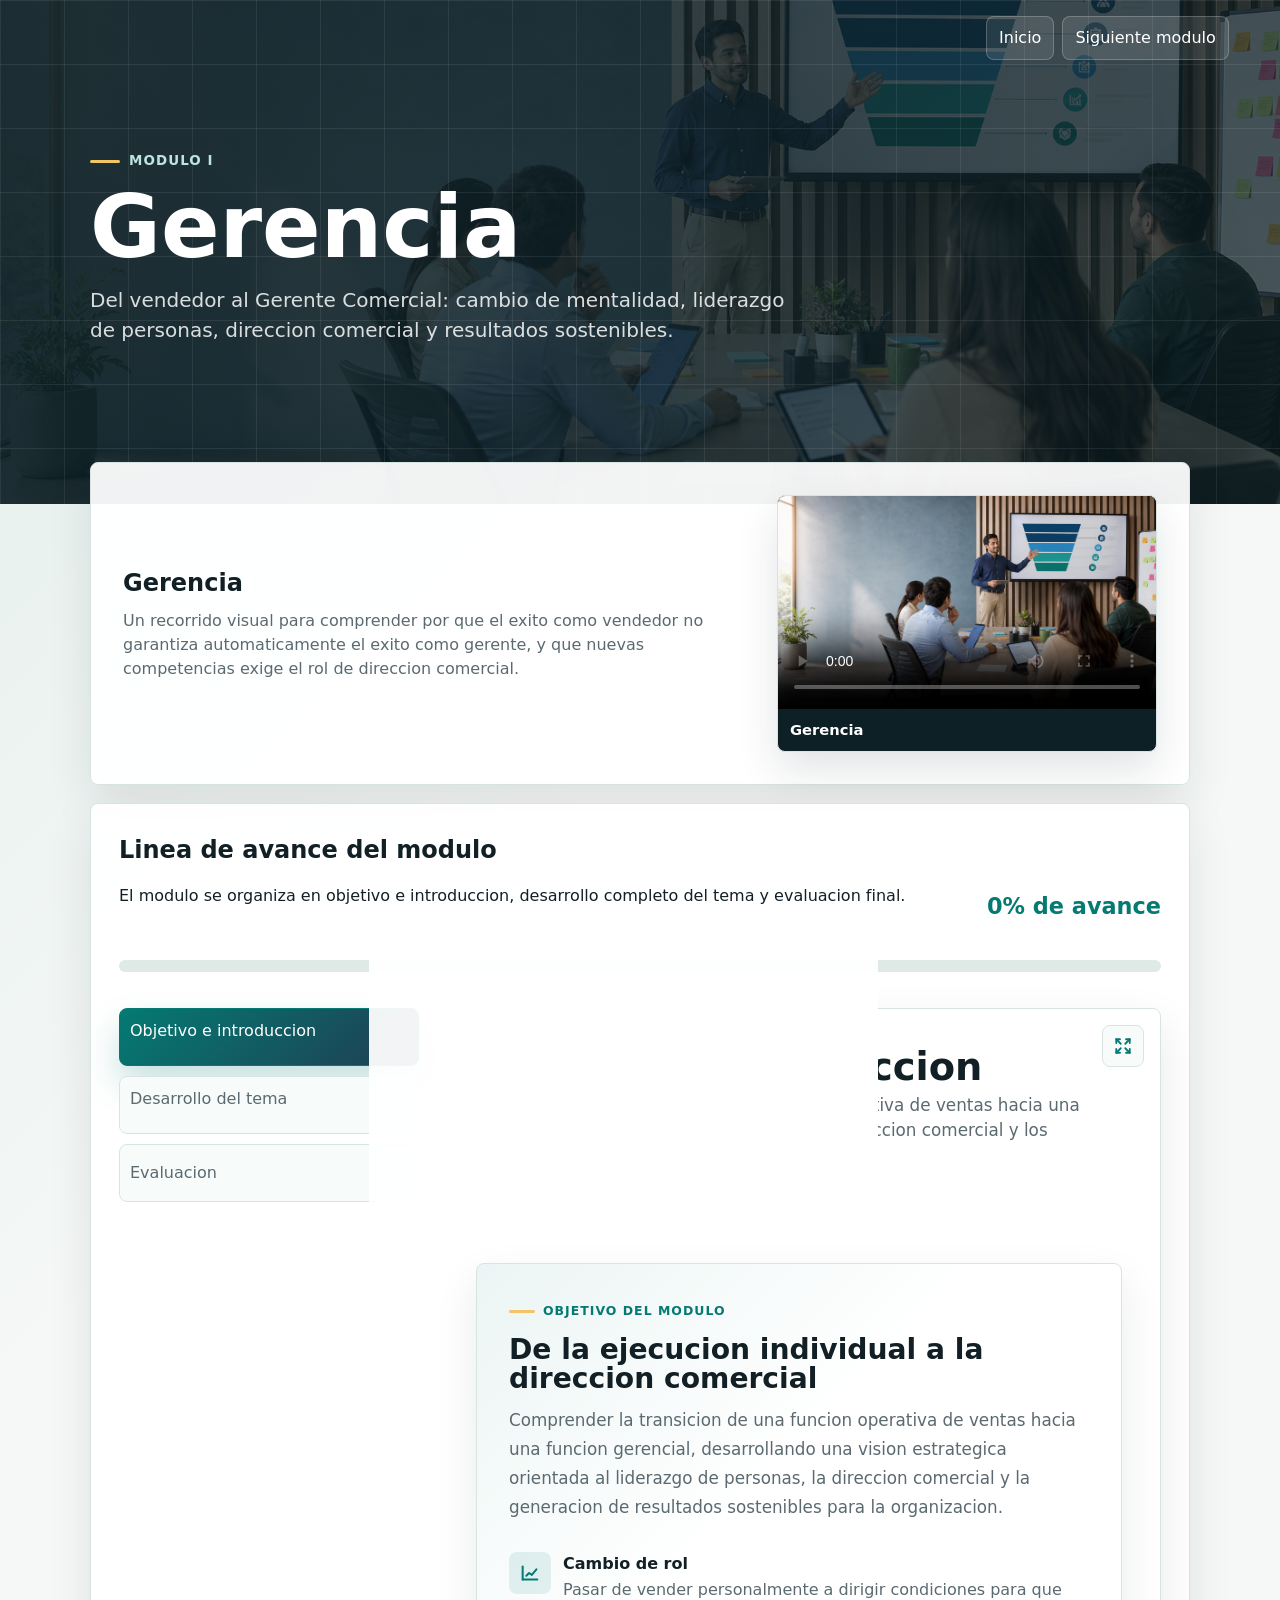
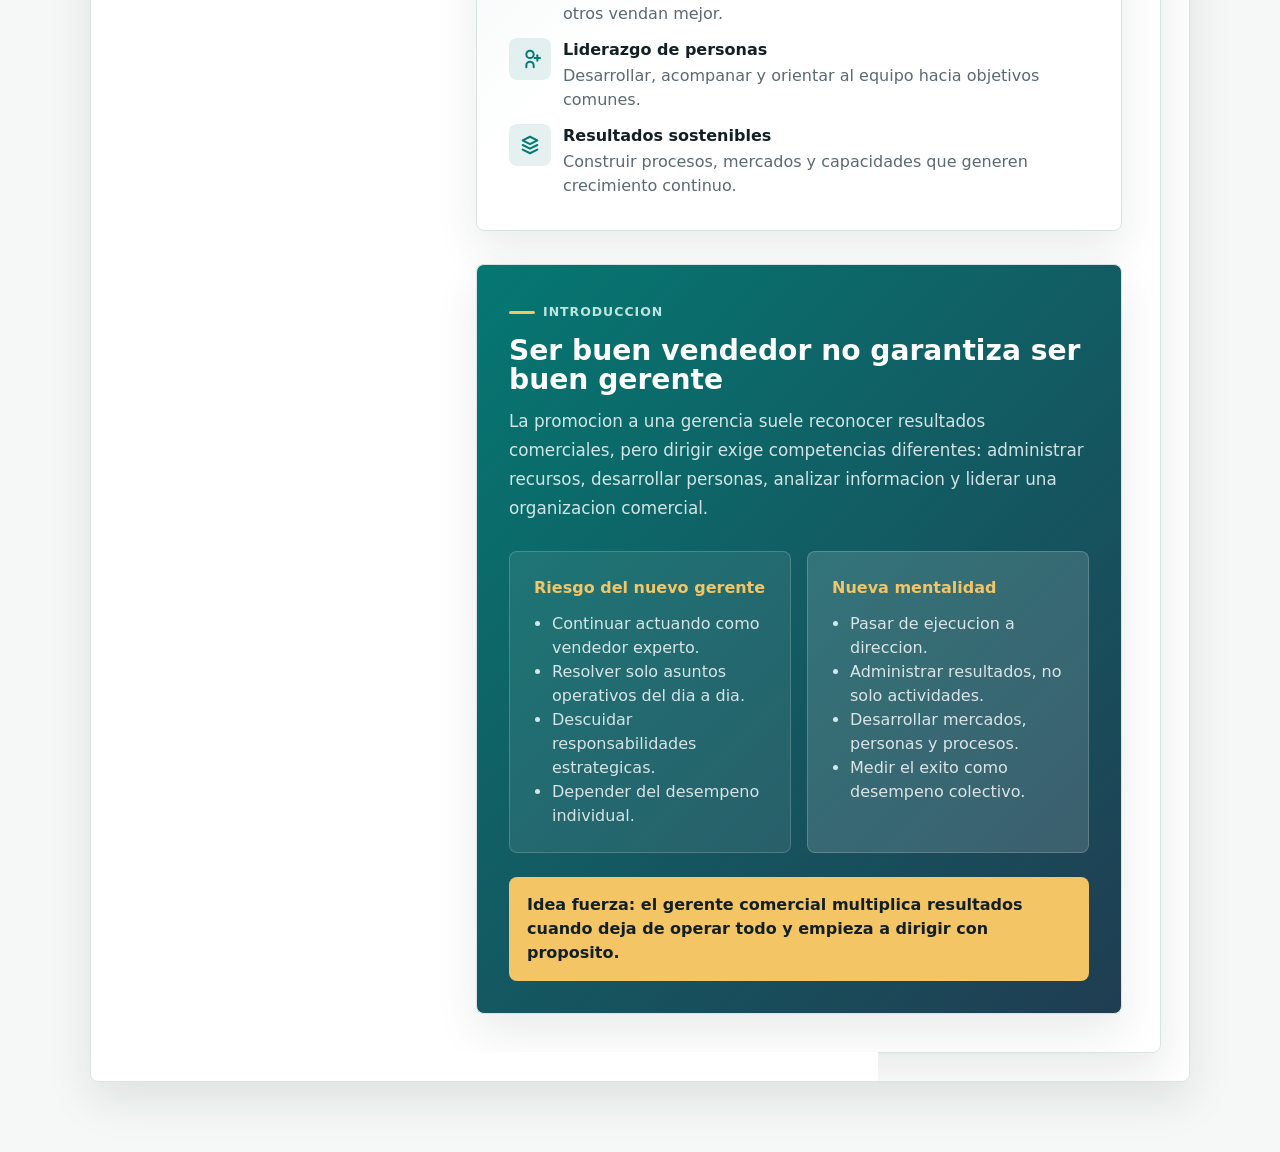
==== commit 783c9a64: "Update induction modules content" ====
--- a/modulo-1-gerencia.html
+++ b/modulo-1-gerencia.html
@@ -1,62 +1,282 @@
-﻿<!doctype html>
+<!doctype html>
 <html lang="es">
 <head>
   <meta charset="utf-8">
   <meta name="viewport" content="width=device-width, initial-scale=1">
-  <title>Modulo I - Gerencia</title>
+  <title>Modulo I - Del Vendedor al Gerente Comercial</title>
   <link rel="stylesheet" href="module-pages.css">
 </head>
-<body>
+<body data-custom-module="manual">
   <header class="module-hero">
     <nav class="module-nav">
       <a href="index.html">Inicio</a>
       <a href="modulo-2-funciones.html">Siguiente modulo</a>
     </nav>
     <div class="module-hero-inner">
-      <span class="eyebrow">Modulo I Â· 45 min</span>
+      <span class="eyebrow">Modulo I</span>
       <h1>Gerencia</h1>
-      <p>Transicion de vendedor operativo a gerente comercial: vision estrategica, liderazgo y gestion basada en resultados.</p>
+      <p>Del vendedor al Gerente Comercial: cambio de mentalidad, liderazgo de personas, direccion comercial y resultados sostenibles.</p>
     </div>
   </header>
 
-  <main class="module-layout">
+  <main class="module-layout module-one">
     <section class="intro-card reveal objective-card">
       <div>
-        <h2>Objetivo</h2>
-        <p>Comprender la diferencia entre una funcion operativa de ventas y una funcion gerencial, desarrollando una vision estrategica orientada a direccion comercial, liderazgo y resultados sostenibles.</p>
+        <h2>Gerencia</h2>
+        <p>Un recorrido visual para comprender por que el exito como vendedor no garantiza automaticamente el exito como gerente, y que nuevas competencias exige el rol de direccion comercial.</p>
       </div>
       <div class="objective-video">
         <video controls preload="metadata" poster="assets/induccion-comercial-hero.png">
           <source src="assets/01-evolucion-gerencial.mp4" type="video/mp4">
         </video>
-        <span>Video del modulo: Evolucion Gerencial</span>
+        <span>Gerencia</span>
       </div>
     </section>
 
-    <section class="learning-panel reveal" style="--steps: 6">
+    <section class="learning-panel reveal" style="--steps: 2">
       <div class="learning-head">
         <div>
           <h2>Linea de avance del modulo</h2>
-          <p>Los subcontenidos corresponden al programa adjunto. Cada respuesta correcta marca aprendizaje.</p>
+          <p>El modulo se organiza en objetivo e introduccion, desarrollo completo del tema y evaluacion final.</p>
         </div>
         <div class="progress-text">0% de avance</div>
       </div>
       <div class="progress-track"><span class="progress-fill"></span></div>
       <div class="step-line">
-        <div class="step-chip" data-step="1">De ejecutor a Estratega</div>
-        <div class="step-chip" data-step="2">Principales diferencias</div>
-        <div class="step-chip" data-step="3">Pensamiento estrategico</div>
-        <div class="step-chip" data-step="4">Lider de resultados</div>
-        <div class="step-chip" data-step="5">Gestion basada en resultados</div>
-        <div class="step-chip" data-step="6">Cinco pilares</div>
+        <div class="step-chip" data-step="1">Objetivo e introduccion</div>
+        <div class="step-chip" data-step="2">Desarrollo del tema</div>
       </div>
       <div class="lesson-list">
-        <article class="lesson-card reveal" data-lesson="1"><div class="lesson-top"><div><h3>De ejecutor a estratega</h3><p>El cambio central consiste en dejar de medir el exito solo por la venta individual y empezar a dirigir resultados por medio del equipo comercial.</p><span class="video-status">Sin video agregado</span></div><div><button class="video-add" type="button">Agregar video</button><input class="video-file" type="file" accept="video/*"></div></div><div class="lesson-development slide-deck"><section class="content-slide"><span>01</span><h4>Cambio de mirada</h4><p>Al asumir una posicion gerencial, la persona debe modificar la forma en que percibe su trabajo dentro de la organizacion.</p><ul><li>Antes: ejecutar actividades comerciales propias.</li><li>Ahora: observar el negocio de forma integral.</li><li>Clave: entender que su impacto ya no depende solo de lo que vende personalmente.</li></ul></section><section class="content-slide"><span>02</span><h4>Cambio de responsabilidad</h4><p>El vendedor se mide por resultados individuales; el gerente comienza a responder por los resultados del equipo completo.</p><ul><li>Prospeccion, negociacion y cierre ya no son el unico centro.</li><li>Debe dirigir prioridades, acompanamiento y seguimiento.</li><li>El resultado comercial pasa a ser colectivo.</li></ul></section><section class="content-slide"><span>03</span><h4>Cambio de enfoque</h4><p>El gerente debe pasar de ejecutar actividades a dirigir estrategicamente resultados sostenibles.</p><ul><li>Desarrollar personas.</li><li>Optimizar procesos.</li><li>Administrar recursos.</li><li>Construir estrategias alineadas a los objetivos organizacionales.</li></ul></section></div><div class="quiz" data-answer="b"><strong>Pregunta: Â¿Que cambia en esta transicion?</strong><div class="quiz-options"><label><input type="radio" name="m1q1" value="a"> El gerente se enfoca solo en vender mas personalmente.</label><label><input type="radio" name="m1q1" value="b"> El gerente dirige personas, procesos y resultados del equipo.</label><label><input type="radio" name="m1q1" value="c"> El gerente deja de revisar resultados.</label></div><button class="check-answer" type="button">Validar respuesta</button><div class="quiz-feedback"></div></div></article>
-        <article class="lesson-card reveal" data-lesson="2"><div class="lesson-top"><div><h3>Diferencia entre funciones operativas y funciones estrategicas</h3><p>Las tareas operativas ejecutan ventas; las estrategicas definen metas, recursos, mercados, indicadores y decisiones.</p><span class="video-status">Sin video agregado</span></div><div><button class="video-add" type="button">Agregar video</button><input class="video-file" type="file" accept="video/*"></div></div><div class="quiz" data-answer="c"><strong>Pregunta: Â¿Cual es una funcion estrategica?</strong><div class="quiz-options"><label><input type="radio" name="m1q2" value="a"> Elaborar todas las cotizaciones.</label><label><input type="radio" name="m1q2" value="b"> Realizar todas las llamadas comerciales.</label><label><input type="radio" name="m1q2" value="c"> Definir metas e indicadores comerciales.</label></div><button class="check-answer" type="button">Validar respuesta</button><div class="quiz-feedback"></div></div></article>
-        <article class="lesson-card reveal" data-lesson="3"><div class="lesson-top"><div><h3>El pensamiento estrategico en la gestion comercial</h3><p>Permite analizar mercado, clientes, competencia, oportunidades y riesgos para anticipar decisiones.</p><span class="video-status">Sin video agregado</span></div><div><button class="video-add" type="button">Agregar video</button><input class="video-file" type="file" accept="video/*"></div></div><div class="quiz" data-answer="a"><strong>Pregunta: Â¿Para que sirve el pensamiento estrategico?</strong><div class="quiz-options"><label><input type="radio" name="m1q3" value="a"> Para anticipar escenarios y preparar acciones comerciales.</label><label><input type="radio" name="m1q3" value="b"> Para reaccionar solo cuando hay problemas.</label><label><input type="radio" name="m1q3" value="c"> Para eliminar el analisis del entorno.</label></div><button class="check-answer" type="button">Validar respuesta</button><div class="quiz-feedback"></div></div></article>
-        <article class="lesson-card reveal" data-lesson="4"><div class="lesson-top"><div><h3>El rol del gerente como lider de resultados</h3><p>El liderazgo comercial implica comunicar, influir, desarrollar al equipo y sostener seguimiento permanente.</p><span class="video-status">Sin video agregado</span></div><div><button class="video-add" type="button">Agregar video</button><input class="video-file" type="file" accept="video/*"></div></div><div class="quiz" data-answer="b"><strong>Pregunta: Â¿Que hace un lider de resultados?</strong><div class="quiz-options"><label><input type="radio" name="m1q4" value="a"> Solo exige resultados al final.</label><label><input type="radio" name="m1q4" value="b"> Acompana, desarrolla y da seguimiento al equipo.</label><label><input type="radio" name="m1q4" value="c"> Evita intervenir en problemas.</label></div><button class="check-answer" type="button">Validar respuesta</button><div class="quiz-feedback"></div></div></article>
-        <article class="lesson-card reveal" data-lesson="5"><div class="lesson-top"><div><h3>La gestion basada en resultados</h3><p>Convierte objetivos en acciones medibles y permite corregir desviaciones antes de afectar la gestion.</p><span class="video-status">Sin video agregado</span></div><div><button class="video-add" type="button">Agregar video</button><input class="video-file" type="file" accept="video/*"></div></div><div class="quiz" data-answer="c"><strong>Pregunta: Â¿Que exige una gestion basada en resultados?</strong><div class="quiz-options"><label><input type="radio" name="m1q5" value="a"> Gestionar por percepciones.</label><label><input type="radio" name="m1q5" value="b"> Evitar indicadores.</label><label><input type="radio" name="m1q5" value="c"> Medir avances y aplicar acciones correctivas.</label></div><button class="check-answer" type="button">Validar respuesta</button><div class="quiz-feedback"></div></div></article>
-        <article class="lesson-card reveal" data-lesson="6"><div class="lesson-top"><div><h3>Los cinco pilares de la gerencia comercial</h3><p>Planificacion comercial, desarrollo de negocios, gestion de ventas, administracion de clientes y talento comercial.</p><span class="video-status">Sin video agregado</span></div><div><button class="video-add" type="button">Agregar video</button><input class="video-file" type="file" accept="video/*"></div></div><div class="quiz" data-answer="a"><strong>Pregunta: Â¿Cual de estos es un pilar de la gerencia comercial?</strong><div class="quiz-options"><label><input type="radio" name="m1q6" value="a"> Gestion del talento comercial.</label><label><input type="radio" name="m1q6" value="b"> Ausencia de seguimiento.</label><label><input type="radio" name="m1q6" value="c"> Improvisacion comercial.</label></div><button class="check-answer" type="button">Validar respuesta</button><div class="quiz-feedback"></div></div></article>
+        <article class="lesson-card reveal" data-lesson="1">
+          <div class="lesson-top">
+            <div>
+              <h3>Objetivo e introduccion</h3>
+              <p>Comprender la transicion de una funcion operativa de ventas hacia una funcion gerencial orientada al liderazgo, la direccion comercial y los resultados sostenibles.</p>
+            </div>
+          </div>
+          <div class="lesson-development impact-deck module-one-deck">
+            <section class="impact-sheet impact-slide impact-white">
+              <span class="sheet-kicker">Objetivo del modulo</span>
+              <h4>De la ejecucion individual a la direccion comercial</h4>
+              <p>Comprender la transicion de una funcion operativa de ventas hacia una funcion gerencial, desarrollando una vision estrategica orientada al liderazgo de personas, la direccion comercial y la generacion de resultados sostenibles para la organizacion.</p>
+              <div class="summary-points">
+                <div class="summary-point">
+                  <div class="sheet-icon"><svg viewBox="0 0 24 24"><path d="M4 19V5"></path><path d="M4 19h16"></path><path d="M8 15l3-3 3 2 5-6"></path></svg></div>
+                  <div><strong>Cambio de rol</strong><span>Pasar de vender personalmente a dirigir condiciones para que otros vendan mejor.</span></div>
+                </div>
+                <div class="summary-point">
+                  <div class="sheet-icon"><svg viewBox="0 0 24 24"><path d="M16 21v-2a4 4 0 0 0-8 0v2"></path><circle cx="12" cy="7" r="4"></circle><path d="M20 8v6"></path><path d="M23 11h-6"></path></svg></div>
+                  <div><strong>Liderazgo de personas</strong><span>Desarrollar, acompanar y orientar al equipo hacia objetivos comunes.</span></div>
+                </div>
+                <div class="summary-point">
+                  <div class="sheet-icon"><svg viewBox="0 0 24 24"><path d="M12 3l8 4-8 4-8-4 8-4z"></path><path d="M4 12l8 4 8-4"></path><path d="M4 17l8 4 8-4"></path></svg></div>
+                  <div><strong>Resultados sostenibles</strong><span>Construir procesos, mercados y capacidades que generen crecimiento continuo.</span></div>
+                </div>
+              </div>
+            </section>
+            <section class="impact-sheet dark impact-slide impact-green">
+              <span class="sheet-kicker">Introduccion</span>
+              <h4>Ser buen vendedor no garantiza ser buen gerente</h4>
+              <p>La promocion a una gerencia suele reconocer resultados comerciales, pero dirigir exige competencias diferentes: administrar recursos, desarrollar personas, analizar informacion y liderar una organizacion comercial.</p>
+              <div class="comparison-grid">
+                <div class="comparison-col">
+                  <h5>Riesgo del nuevo gerente</h5>
+                  <ul>
+                    <li>Continuar actuando como vendedor experto.</li>
+                    <li>Resolver solo asuntos operativos del dia a dia.</li>
+                    <li>Descuidar responsabilidades estrategicas.</li>
+                    <li>Depender del desempeno individual.</li>
+                  </ul>
+                </div>
+                <div class="comparison-col light">
+                  <h5>Nueva mentalidad</h5>
+                  <ul>
+                    <li>Pasar de ejecucion a direccion.</li>
+                    <li>Administrar resultados, no solo actividades.</li>
+                    <li>Desarrollar mercados, personas y procesos.</li>
+                    <li>Medir el exito como desempeno colectivo.</li>
+                  </ul>
+                </div>
+              </div>
+              <div class="impact-callout">Idea fuerza: el gerente comercial multiplica resultados cuando deja de operar todo y empieza a dirigir con proposito.</div>
+            </section>
+          </div>
+        </article>
+
+        <article class="lesson-card reveal" data-lesson="2">
+          <div class="lesson-top">
+            <div>
+              <h3>Desarrollo completo del tema</h3>
+              <p>Laminas visuales con la evolucion profesional, funciones estrategicas, pensamiento gerencial, liderazgo, motivacion, influencia y pilares de la gerencia comercial.</p>
+            </div>
+          </div>
+          <div class="lesson-development impact-deck module-one-deck">
+            <section class="impact-sheet impact-slide impact-white">
+              <span class="sheet-kicker">Lamina 01 · Evolucion profesional</span>
+              <h4>De ejecutor a estratega</h4>
+              <p>Durante su etapa como vendedor, el profesional prospecta, negocia, da seguimiento y cierra oportunidades propias. En la gerencia, la logica cambia: deja de responder solo por sus resultados y asume la responsabilidad por el desempeno de todo el equipo.</p>
+              <div class="comparison-grid compact">
+                <div class="comparison-col">
+                  <h5>Vendedor exitoso</h5>
+                  <ul>
+                    <li>Busca oportunidades propias.</li>
+                    <li>Administra clientes directos.</li>
+                    <li>Persigue cierres individuales.</li>
+                  </ul>
+                </div>
+                <div class="comparison-col light">
+                  <h5>Gerente comercial</h5>
+                  <ul>
+                    <li>Crea condiciones para que otros vendan.</li>
+                    <li>Administra mercados, recursos y personas.</li>
+                    <li>Construye sistemas de ventas sostenibles.</li>
+                  </ul>
+                </div>
+              </div>
+            </section>
+
+            <section class="impact-sheet dark impact-slide impact-green">
+              <span class="sheet-kicker">Lamina 02 · Esencia de la transicion</span>
+              <h4>El gerente no debe ser el mejor vendedor: debe formar al mejor equipo</h4>
+              <div class="summary-points">
+                <div class="summary-point">
+                  <div class="sheet-icon"><svg viewBox="0 0 24 24"><path d="M4 19h16"></path><path d="M7 16V9"></path><path d="M12 16V5"></path><path d="M17 16v-7"></path></svg></div>
+                  <div><strong>Multiplicar capacidad</strong><span>Su impacto aumenta cuando desarrolla habilidades comerciales en otros.</span></div>
+                </div>
+                <div class="summary-point">
+                  <div class="sheet-icon"><svg viewBox="0 0 24 24"><path d="M12 3v18"></path><path d="M5 8h14"></path><path d="M7 16h10"></path></svg></div>
+                  <div><strong>Dirigir prioridades</strong><span>Define donde enfocar tiempo, recursos y energia comercial.</span></div>
+                </div>
+                <div class="summary-point">
+                  <div class="sheet-icon"><svg viewBox="0 0 24 24"><path d="M6 3v6h6"></path><path d="M18 21v-6h-6"></path><path d="M6 9a7 7 0 0 1 11.7-3.2"></path><path d="M18 15a7 7 0 0 1-11.7 3.2"></path></svg></div>
+                  <div><strong>Sostener resultados</strong><span>El objetivo no es cerrar una venta aislada, sino construir continuidad comercial.</span></div>
+                </div>
+              </div>
+              <div class="impact-callout">Pregunta guia: que tareas debe dejar de absorber el gerente para liberar tiempo estrategico?</div>
+            </section>
+
+            <section class="impact-sheet impact-slide impact-white">
+              <span class="sheet-kicker">Lamina 03 · Operacion vs estrategia</span>
+              <h4>Diferencia entre funciones operativas y estrategicas</h4>
+              <p>Toda organizacion necesita operacion y estrategia. El problema aparece cuando el gerente queda atrapado en la ejecucion diaria y abandona las responsabilidades que construyen el crecimiento futuro.</p>
+              <div class="comparison-grid compact">
+                <div class="comparison-col">
+                  <h5>Actividades operativas</h5>
+                  <ul>
+                    <li>Llamadas comerciales y visitas.</li>
+                    <li>Cotizaciones y seguimiento.</li>
+                    <li>Negociaciones y cierres.</li>
+                  </ul>
+                </div>
+                <div class="comparison-col light">
+                  <h5>Actividades estrategicas</h5>
+                  <ul>
+                    <li>Objetivos, mercados e indicadores.</li>
+                    <li>Planificacion de recursos.</li>
+                    <li>Talento humano y evaluacion de resultados.</li>
+                  </ul>
+                </div>
+              </div>
+            </section>
+
+            <section class="impact-sheet dark impact-slide impact-green">
+              <span class="sheet-kicker">Lamina 04 · Pensamiento estrategico</span>
+              <h4>Anticipar antes de reaccionar</h4>
+              <p>El pensamiento estrategico permite analizar el entorno, comprender cambios del mercado y disenar acciones que generen ventajas competitivas sostenibles. Las decisiones tomadas hoy determinan los resultados comerciales de manana.</p>
+              <div class="process-impact-grid">
+                <div><strong>Tendencias economicas</strong><span>Como cambian demanda, costos y condiciones del mercado.</span></div>
+                <div><strong>Clientes</strong><span>Comportamientos, necesidades, expectativas y riesgos de relacion.</span></div>
+                <div><strong>Competencia</strong><span>Movimientos, propuestas de valor y presion comercial.</span></div>
+                <div><strong>Expansion</strong><span>Nuevos segmentos, tecnologia y oportunidades de crecimiento.</span></div>
+              </div>
+            </section>
+
+            <section class="impact-sheet impact-slide impact-white">
+              <span class="sheet-kicker">Lamina 05 · Lider de resultados</span>
+              <h4>El vendedor produce con su esfuerzo; el gerente produce a traves de otros</h4>
+              <p>Liderar implica influir positivamente para que las personas trabajen en direccion a objetivos comunes. No se trata solo de exigir resultados, sino de desarrollar capacidades, eliminar obstaculos y crear condiciones de alto desempeno.</p>
+              <div class="summary-points">
+                <div class="summary-point"><div class="sheet-icon"><svg viewBox="0 0 24 24"><path d="M21 15a4 4 0 0 1-4 4H7l-4 4V7a4 4 0 0 1 4-4h10a4 4 0 0 1 4 4z"></path></svg></div><div><strong>Comunica objetivos</strong><span>Claridad para alinear esfuerzos y expectativas.</span></div></div>
+                <div class="summary-point"><div class="sheet-icon"><svg viewBox="0 0 24 24"><path d="M9 11l3 3L22 4"></path><path d="M21 12v7a2 2 0 0 1-2 2H5a2 2 0 0 1-2-2V5a2 2 0 0 1 2-2h11"></path></svg></div><div><strong>Da seguimiento</strong><span>Detecta avances, bloqueos y desviaciones a tiempo.</span></div></div>
+                <div class="summary-point"><div class="sheet-icon"><svg viewBox="0 0 24 24"><path d="M12 20v-6"></path><path d="M6 20V10"></path><path d="M18 20V4"></path></svg></div><div><strong>Desarrolla talento</strong><span>Fortalece competencias para elevar desempeno futuro.</span></div></div>
+              </div>
+            </section>
+
+            <section class="impact-sheet dark impact-slide impact-green">
+              <span class="sheet-kicker">Lamina 06 · Liderazgo situacional</span>
+              <h4>No todos necesitan el mismo estilo de direccion</h4>
+              <p>El liderazgo situacional propone adaptar la forma de dirigir segun competencia y compromiso. Un gerente efectivo reconoce el nivel de desarrollo de cada colaborador y ajusta su intervencion.</p>
+              <div class="pillar-grid">
+                <article class="pillar-card"><h5>Dirigir</h5><p>Para colaboradores nuevos o con poca experiencia: instrucciones claras y supervision cercana.</p></article>
+                <article class="pillar-card"><h5>Orientar</h5><p>Para quienes desarrollan competencias: explicacion, capacitacion y acompanamiento activo.</p></article>
+                <article class="pillar-card"><h5>Apoyar</h5><p>Para colaboradores con experiencia que requieren motivacion, escucha o recursos.</p></article>
+                <article class="pillar-card"><h5>Delegar</h5><p>Para colaboradores competentes y comprometidos: objetivos claros y autonomia responsable.</p></article>
+              </div>
+            </section>
+
+            <section class="impact-sheet impact-slide impact-white">
+              <span class="sheet-kicker">Lamina 07 · Autoridad e influencia</span>
+              <h4>El cargo da autoridad; la persona construye influencia</h4>
+              <p>La autoridad formal permite asignar tareas, supervisar y evaluar. Pero el compromiso genuino se obtiene mediante influencia, confianza y credibilidad. La obediencia nace del cargo; el compromiso nace del liderazgo.</p>
+              <div class="comparison-grid compact">
+                <div class="comparison-col">
+                  <h5>Autoridad formal</h5>
+                  <ul>
+                    <li>Depende del cargo.</li>
+                    <li>Permite exigir cumplimiento.</li>
+                    <li>Genera obediencia.</li>
+                  </ul>
+                </div>
+                <div class="comparison-col light">
+                  <h5>Influencia real</h5>
+                  <ul>
+                    <li>Depende de la persona.</li>
+                    <li>Se construye con coherencia y ejemplo.</li>
+                    <li>Genera compromiso.</li>
+                  </ul>
+                </div>
+              </div>
+            </section>
+
+            <section class="impact-sheet dark impact-slide impact-green">
+              <span class="sheet-kicker">Lamina 08 · Motivacion comercial</span>
+              <h4>La motivacion no puede dejarse al azar</h4>
+              <p>Las ventas implican metas, presion, rechazo y competencia. El gerente debe identificar que impulsa a cada integrante del equipo y adaptar su liderazgo para sostener energia, compromiso y desempeno.</p>
+              <div class="process-impact-grid">
+                <div><strong>Remuneracion</strong><span>Ingresos, comisiones y recompensa por resultados.</span></div>
+                <div><strong>Reconocimiento</strong><span>Valoracion publica, prestigio y logro visible.</span></div>
+                <div><strong>Autonomia</strong><span>Libertad para decidir y administrar responsabilidades.</span></div>
+                <div><strong>Crecimiento</strong><span>Aprendizaje, retos y desarrollo profesional.</span></div>
+                <div><strong>Pertenencia</strong><span>Cultura, ambiente y relaciones del equipo.</span></div>
+              </div>
+            </section>
+
+            <section class="impact-sheet impact-slide impact-white">
+              <span class="sheet-kicker">Lamina 09 · Cinco pilares</span>
+              <h4>La base de la gerencia comercial</h4>
+              <p>La gestion del Gerente Comercial puede resumirse en cinco pilares fundamentales que sostienen una estructura comercial solida, balanceada y orientada al crecimiento.</p>
+              <div class="pillar-grid">
+                <article class="pillar-card"><h5>Planificacion comercial</h5><p>Define objetivos, estrategias y acciones orientadas al crecimiento.</p></article>
+                <article class="pillar-card"><h5>Gestion de ventas</h5><p>Supervisa y controla el desempeno comercial del equipo.</p></article>
+                <article class="pillar-card"><h5>Desarrollo de negocios</h5><p>Identifica oportunidades de expansion y crecimiento.</p></article>
+                <article class="pillar-card"><h5>Administracion de clientes</h5><p>Fortalece relaciones comerciales sostenibles y de largo plazo.</p></article>
+                <article class="pillar-card"><h5>Talento comercial</h5><p>Desarrolla competencias y capacidades del equipo de ventas.</p></article>
+              </div>
+            </section>
+
+            <section class="impact-sheet dark impact-slide impact-green">
+              <span class="sheet-kicker">Lamina 10 · Cierre del modulo</span>
+              <h4>Una transformacion profesional, no solo un cambio de cargo</h4>
+              <p>La transicion de vendedor a Gerente Comercial exige nuevas competencias, nuevas responsabilidades y una nueva forma de pensar. El gerente deja de ser ejecutor individual para convertirse en lider de personas, procesos y resultados organizacionales.</p>
+              <div class="summary-points">
+                <div class="summary-point"><div class="sheet-icon"><svg viewBox="0 0 24 24"><path d="M17 21v-2a4 4 0 0 0-4-4H5a4 4 0 0 0-4 4v2"></path><circle cx="9" cy="7" r="4"></circle><path d="M23 21v-2a4 4 0 0 0-3-3.87"></path><path d="M16 3.13a4 4 0 0 1 0 7.75"></path></svg></div><div><strong>Liderar equipos</strong><span>Resultados colectivos sostenidos por talento desarrollado.</span></div></div>
+                <div class="summary-point"><div class="sheet-icon"><svg viewBox="0 0 24 24"><path d="M3 12h18"></path><path d="M12 3v18"></path><circle cx="12" cy="12" r="7"></circle></svg></div><div><strong>Pensar estrategicamente</strong><span>Anticipar mercado, riesgos y oportunidades futuras.</span></div></div>
+                <div class="summary-point"><div class="sheet-icon"><svg viewBox="0 0 24 24"><path d="M4 19h16"></path><path d="M8 17V9"></path><path d="M12 17V5"></path><path d="M16 17v-6"></path></svg></div><div><strong>Dirigir resultados</strong><span>Medir, corregir y construir condiciones para crecer.</span></div></div>
+              </div>
+              <div class="impact-callout">Compromiso final: menos reaccion operativa, mas direccion estrategica.</div>
+            </section>
+          </div>
+        </article>
       </div>
     </section>
   </main>
@@ -64,4 +284,3 @@
   <script src="module-pages.js"></script>
 </body>
 </html>
-
--- a/module-pages.css
+++ b/module-pages.css
@@ -599,10 +599,18 @@
   padding: clamp(20px, 3vw, 32px);
   box-shadow: 0 18px 44px rgba(18,32,38,.09);
   animation: sheetIn .72s ease both;
+  transition: transform .42s ease, box-shadow .42s ease, border-color .42s ease;
+  will-change: transform;
 }
 
 .impact-sheet:nth-child(2) {
   animation-delay: .14s;
+}
+
+.impact-sheet:hover {
+  transform: translateY(-4px);
+  border-color: rgba(4,122,115,.22);
+  box-shadow: 0 28px 70px rgba(18,32,38,.13);
 }
 
 .impact-sheet.dark {
@@ -614,7 +622,8 @@
 
 .impact-sheet.dark p,
 .impact-sheet.dark li,
-.impact-sheet.dark .metric-grid span {
+.impact-sheet.dark .metric-grid span,
+.impact-sheet.dark .summary-point span {
   color: rgba(255,255,255,.82);
 }
 
@@ -639,6 +648,8 @@
   height: 3px;
   border-radius: 999px;
   background: var(--gold);
+  transform-origin: left center;
+  animation: lineSweep .72s ease both;
 }
 
 .impact-sheet h4 {
@@ -664,7 +675,15 @@
   grid-template-columns: 42px 1fr;
   gap: 12px;
   align-items: start;
-}
+  opacity: 0;
+  transform: translateY(12px);
+  animation: itemRise .58s ease both;
+}
+
+.summary-point:nth-child(2) { animation-delay: .08s; }
+.summary-point:nth-child(3) { animation-delay: .16s; }
+.summary-point:nth-child(4) { animation-delay: .24s; }
+.summary-point:nth-child(5) { animation-delay: .32s; }
 
 .sheet-icon {
   width: 42px;
@@ -674,6 +693,12 @@
   border-radius: var(--radius);
   color: var(--teal);
   background: rgba(4,122,115,.1);
+  transition: transform .34s ease, background .34s ease, color .34s ease;
+}
+
+.summary-point:hover .sheet-icon,
+.pillar-card:hover .sheet-icon {
+  transform: translateY(-2px) scale(1.06);
 }
 
 .impact-sheet.dark .sheet-icon {
@@ -712,10 +737,20 @@
   border-radius: var(--radius);
   background: rgba(255,255,255,.08);
   padding: clamp(16px, 2vw, 24px);
+  opacity: 0;
+  transform: translateY(14px);
+  animation: itemRise .62s ease both;
+  transition: transform .32s ease, box-shadow .32s ease, background .32s ease;
 }
 
 .comparison-col.light {
   background: rgba(255,255,255,.14);
+  animation-delay: .12s;
+}
+
+.comparison-col:hover {
+  transform: translateY(-3px);
+  box-shadow: 0 18px 42px rgba(18,32,38,.12);
 }
 
 .comparison-col h5 {
@@ -736,6 +771,8 @@
   color: var(--ink);
   background: var(--gold);
   font-weight: 900;
+  animation: calloutPop .72s ease both;
+  animation-delay: .18s;
 }
 
 .metric-grid {
@@ -803,12 +840,19 @@
   transform: translateY(12px);
   opacity: 0;
   animation: sheetIn .64s ease both;
+  transition: transform .34s ease, box-shadow .34s ease, border-color .34s ease;
 }
 
 .pillar-card:nth-child(2) { animation-delay: .06s; }
 .pillar-card:nth-child(3) { animation-delay: .12s; }
 .pillar-card:nth-child(4) { animation-delay: .18s; }
 .pillar-card:nth-child(5) { animation-delay: .24s; }
+
+.pillar-card:hover {
+  transform: translateY(-5px);
+  border-color: rgba(243,197,101,.55);
+  box-shadow: 0 18px 44px rgba(18,32,38,.16);
+}
 
 .pillar-card h5 {
   margin: 4px 0 0;
@@ -981,10 +1025,251 @@
   justify-content: center;
 }
 
+.module-one .intro-card {
+  animation: softReveal .9s cubic-bezier(.22, 1, .36, 1) both;
+}
+
+.module-one .objective-video {
+  animation: mediaFloatIn .9s cubic-bezier(.22, 1, .36, 1) both;
+  animation-delay: .12s;
+}
+
+.module-one .step-chip {
+  animation: itemRise .55s ease both;
+}
+
+.module-one .step-chip:nth-child(2) {
+  animation-delay: .08s;
+}
+
+.module-one .step-chip:nth-child(3) {
+  animation-delay: .16s;
+}
+
+.module-one-deck .impact-sheet {
+  animation: sheetIn .82s cubic-bezier(.22, 1, .36, 1) both;
+  animation-delay: var(--sheet-delay, 0s);
+}
+
+.module-one-deck .impact-sheet:nth-child(1) { --sheet-delay: 0s; }
+.module-one-deck .impact-sheet:nth-child(2) { --sheet-delay: .08s; }
+.module-one-deck .impact-sheet:nth-child(3) { --sheet-delay: .16s; }
+.module-one-deck .impact-sheet:nth-child(4) { --sheet-delay: .24s; }
+.module-one-deck .impact-sheet:nth-child(5) { --sheet-delay: .32s; }
+.module-one-deck .impact-sheet:nth-child(6) { --sheet-delay: .4s; }
+.module-one-deck .impact-sheet:nth-child(7) { --sheet-delay: .48s; }
+.module-one-deck .impact-sheet:nth-child(8) { --sheet-delay: .56s; }
+.module-one-deck .impact-sheet:nth-child(9) { --sheet-delay: .64s; }
+.module-one-deck .impact-sheet:nth-child(10) { --sheet-delay: .72s; }
+.module-one-deck .impact-sheet:nth-child(11) { --sheet-delay: .8s; }
+.module-one-deck .impact-sheet:nth-child(12) { --sheet-delay: .88s; }
+.module-one-deck .impact-sheet:nth-child(13) { --sheet-delay: .96s; }
+
+.module-one-deck .impact-sheet h4,
+.module-one-deck .impact-sheet > p {
+  animation: textLift .68s ease both;
+}
+
+.module-one-deck .impact-sheet h4 {
+  animation-delay: .08s;
+}
+
+.module-one-deck .impact-sheet > p {
+  animation-delay: .16s;
+}
+
+.module-one-deck .process-impact-grid > div {
+  opacity: 0;
+  transform: translateY(14px) scale(.98);
+  animation: itemRise .58s ease both;
+  transition: transform .32s ease, box-shadow .32s ease, border-color .32s ease;
+}
+
+.module-one-deck .process-impact-grid > div:nth-child(2) { animation-delay: .08s; }
+.module-one-deck .process-impact-grid > div:nth-child(3) { animation-delay: .16s; }
+.module-one-deck .process-impact-grid > div:nth-child(4) { animation-delay: .24s; }
+.module-one-deck .process-impact-grid > div:nth-child(5) { animation-delay: .32s; }
+
+.module-one-deck .process-impact-grid > div:hover {
+  transform: translateY(-4px);
+  border-color: rgba(243,197,101,.46);
+  box-shadow: 0 18px 42px rgba(18,32,38,.14);
+}
+
+.development-fullscreen .module-one-deck .impact-sheet {
+  animation: fullscreenSheet .72s cubic-bezier(.22, 1, .36, 1) both;
+}
+
+.function-box {
+  margin-top: 24px;
+  padding: clamp(16px, 2vw, 24px);
+  border: 1px solid var(--line);
+  border-radius: var(--radius);
+  background: rgba(255,255,255,.82);
+  box-shadow: 0 16px 38px rgba(18,32,38,.08);
+  animation: itemRise .64s ease both;
+  animation-delay: .12s;
+}
+
+.impact-sheet.dark .function-box {
+  border-color: rgba(255,255,255,.18);
+  background: rgba(255,255,255,.1);
+  box-shadow: inset 0 1px 0 rgba(255,255,255,.12);
+}
+
+.function-box h5 {
+  margin: 0 0 14px;
+  color: var(--teal);
+  font-size: clamp(1rem, 1.4vw, 1.2rem);
+}
+
+.impact-sheet.dark .function-box h5 {
+  color: var(--gold);
+}
+
+.function-box ul {
+  display: grid;
+  gap: 10px;
+  margin: 0;
+  padding-left: 20px;
+}
+
+.function-box li {
+  line-height: 1.5;
+}
+
+.traffic-grid {
+  display: grid;
+  grid-template-columns: repeat(3, minmax(0, 1fr));
+  gap: 16px;
+  margin-top: 28px;
+}
+
+.traffic-card {
+  min-height: 190px;
+  display: grid;
+  align-content: center;
+  gap: 10px;
+  border: 1px solid var(--line);
+  border-radius: var(--radius);
+  padding: clamp(18px, 2.4vw, 28px);
+  background: var(--white);
+  box-shadow: 0 18px 42px rgba(18,32,38,.1);
+  animation: itemRise .62s ease both;
+}
+
+.traffic-card:nth-child(2) { animation-delay: .1s; }
+.traffic-card:nth-child(3) { animation-delay: .2s; }
+
+.traffic-card strong {
+  font-size: clamp(1.4rem, 2.4vw, 2rem);
+}
+
+.traffic-card span {
+  color: var(--muted);
+  line-height: 1.55;
+}
+
+.traffic-card.green { border-top: 8px solid #2f8f64; }
+.traffic-card.yellow { border-top: 8px solid var(--gold); }
+.traffic-card.red { border-top: 8px solid #b44a3f; }
+
 @keyframes sheetIn {
   from {
     opacity: 0;
     transform: translateY(26px) scale(.985);
+  }
+  to {
+    opacity: 1;
+    transform: translateY(0) scale(1);
+  }
+}
+
+@keyframes softReveal {
+  from {
+    opacity: 0;
+    transform: translateY(22px);
+    filter: blur(8px);
+  }
+  to {
+    opacity: 1;
+    transform: translateY(0);
+    filter: blur(0);
+  }
+}
+
+@keyframes mediaFloatIn {
+  from {
+    opacity: 0;
+    transform: translateX(28px) scale(.96);
+  }
+  to {
+    opacity: 1;
+    transform: translateX(0) scale(1);
+  }
+}
+
+@keyframes itemRise {
+  from {
+    opacity: 0;
+    transform: translateY(14px) scale(.985);
+  }
+  to {
+    opacity: 1;
+    transform: translateY(0) scale(1);
+  }
+}
+
+@keyframes textLift {
+  from {
+    opacity: 0;
+    transform: translateY(10px);
+  }
+  to {
+    opacity: 1;
+    transform: translateY(0);
+  }
+}
+
+@keyframes lineSweep {
+  from {
+    opacity: 0;
+    transform: scaleX(.18);
+  }
+  to {
+    opacity: 1;
+    transform: scaleX(1);
+  }
+}
+
+@keyframes calloutPop {
+  0% {
+    opacity: 0;
+    transform: translateY(12px) scale(.96);
+  }
+  70% {
+    opacity: 1;
+    transform: translateY(-2px) scale(1.012);
+  }
+  100% {
+    opacity: 1;
+    transform: translateY(0) scale(1);
+  }
+}
+
+@keyframes sheetBreathe {
+  0%, 100% {
+    box-shadow: 0 18px 44px rgba(18,32,38,.09);
+  }
+  50% {
+    box-shadow: 0 24px 62px rgba(18,32,38,.13);
+  }
+}
+
+@keyframes fullscreenSheet {
+  from {
+    opacity: 0;
+    transform: translateY(34px) scale(.982);
   }
   to {
     opacity: 1;
@@ -1037,6 +1322,143 @@
   width: 17px;
   height: 17px;
   accent-color: var(--teal);
+}
+
+.module-three .learning-panel {
+  grid-template-columns: 270px 1fr;
+}
+
+.module-three-opening {
+  grid-template-columns: minmax(0, 1fr) minmax(230px, 320px);
+}
+
+.process-signal {
+  min-height: 170px;
+  display: grid;
+  place-content: center;
+  gap: 8px;
+  border-radius: var(--radius);
+  color: var(--white);
+  background:
+    radial-gradient(circle at 80% 20%, rgba(243,197,101,.42), transparent 34%),
+    linear-gradient(135deg, var(--teal), var(--navy));
+  box-shadow: 0 24px 54px rgba(18,32,38,.18);
+  text-align: center;
+}
+
+.process-signal strong {
+  font-size: clamp(2.2rem, 4vw, 3.8rem);
+  line-height: .9;
+}
+
+.process-signal span {
+  font-weight: 900;
+  color: rgba(255,255,255,.82);
+}
+
+.process-deck {
+  margin-top: 24px;
+}
+
+.process-slide {
+  min-height: 560px;
+}
+
+.process-objective-grid,
+.stage-flow,
+.manager-map {
+  display: grid;
+  gap: 12px;
+  margin-top: 28px;
+}
+
+.process-objective-grid {
+  grid-template-columns: repeat(4, minmax(0, 1fr));
+}
+
+.process-objective-grid div,
+.manager-map div {
+  min-height: 150px;
+  border: 1px solid var(--line);
+  border-radius: var(--radius);
+  background:
+    linear-gradient(180deg, rgba(4,122,115,.08), transparent),
+    var(--white);
+  padding: 18px;
+  box-shadow: 0 16px 34px rgba(18,32,38,.08);
+}
+
+.process-objective-grid strong,
+.manager-map strong {
+  display: block;
+  margin-bottom: 8px;
+  color: var(--teal);
+  font-size: 1.25rem;
+}
+
+.process-objective-grid span,
+.manager-map span {
+  color: var(--muted);
+}
+
+.stage-flow {
+  grid-template-columns: repeat(4, minmax(0, 1fr));
+}
+
+.stage-flow div {
+  min-height: 178px;
+  position: relative;
+  overflow: hidden;
+  border: 1px solid var(--line);
+  border-radius: var(--radius);
+  background:
+    linear-gradient(145deg, rgba(4,122,115,.1), rgba(243,197,101,.08)),
+    var(--white);
+  padding: 18px;
+  box-shadow: 0 18px 36px rgba(18,32,38,.08);
+}
+
+.stage-flow div::after {
+  content: "";
+  position: absolute;
+  inset: auto 0 0;
+  height: 5px;
+  background: linear-gradient(90deg, var(--gold), var(--green), var(--teal));
+}
+
+.stage-flow b {
+  display: inline-grid;
+  place-items: center;
+  width: 38px;
+  height: 38px;
+  border-radius: var(--radius);
+  color: var(--white);
+  background: var(--teal);
+  font-size: .9rem;
+}
+
+.stage-flow strong {
+  display: block;
+  margin: 14px 0 8px;
+  font-size: 1.02rem;
+  line-height: 1.15;
+}
+
+.stage-flow span {
+  color: var(--muted);
+  font-size: .95rem;
+}
+
+.process-impact-grid {
+  grid-template-columns: repeat(4, minmax(0, 1fr));
+}
+
+.manager-map {
+  grid-template-columns: repeat(5, minmax(0, 1fr));
+}
+
+.manager-map div {
+  min-height: 210px;
 }
 
 .evaluation-open {
@@ -1337,6 +1759,16 @@
     grid-template-columns: 1fr;
   }
 
+  .module-three .learning-panel,
+  .module-three-opening,
+  .process-objective-grid,
+  .stage-flow,
+  .process-impact-grid,
+  .manager-map,
+  .traffic-grid {
+    grid-template-columns: 1fr;
+  }
+
   .step-line {
     grid-template-columns: 1fr 1fr;
   }
@@ -1400,6 +1832,10 @@
     grid-template-columns: 1fr;
   }
 
+  .traffic-grid {
+    grid-template-columns: 1fr;
+  }
+
   .evaluation-info-card {
     min-height: 380px;
   }
@@ -1412,4 +1848,25 @@
   .comparison-grid {
     grid-template-columns: 1fr;
   }
-}
+
+  .process-slide {
+    min-height: auto;
+  }
+
+  .process-objective-grid div,
+  .stage-flow div,
+  .manager-map div {
+    min-height: auto;
+  }
+}
+
+@media (prefers-reduced-motion: reduce) {
+  *,
+  *::before,
+  *::after {
+    animation-duration: .01ms !important;
+    animation-iteration-count: 1 !important;
+    scroll-behavior: auto !important;
+    transition-duration: .01ms !important;
+  }
+}
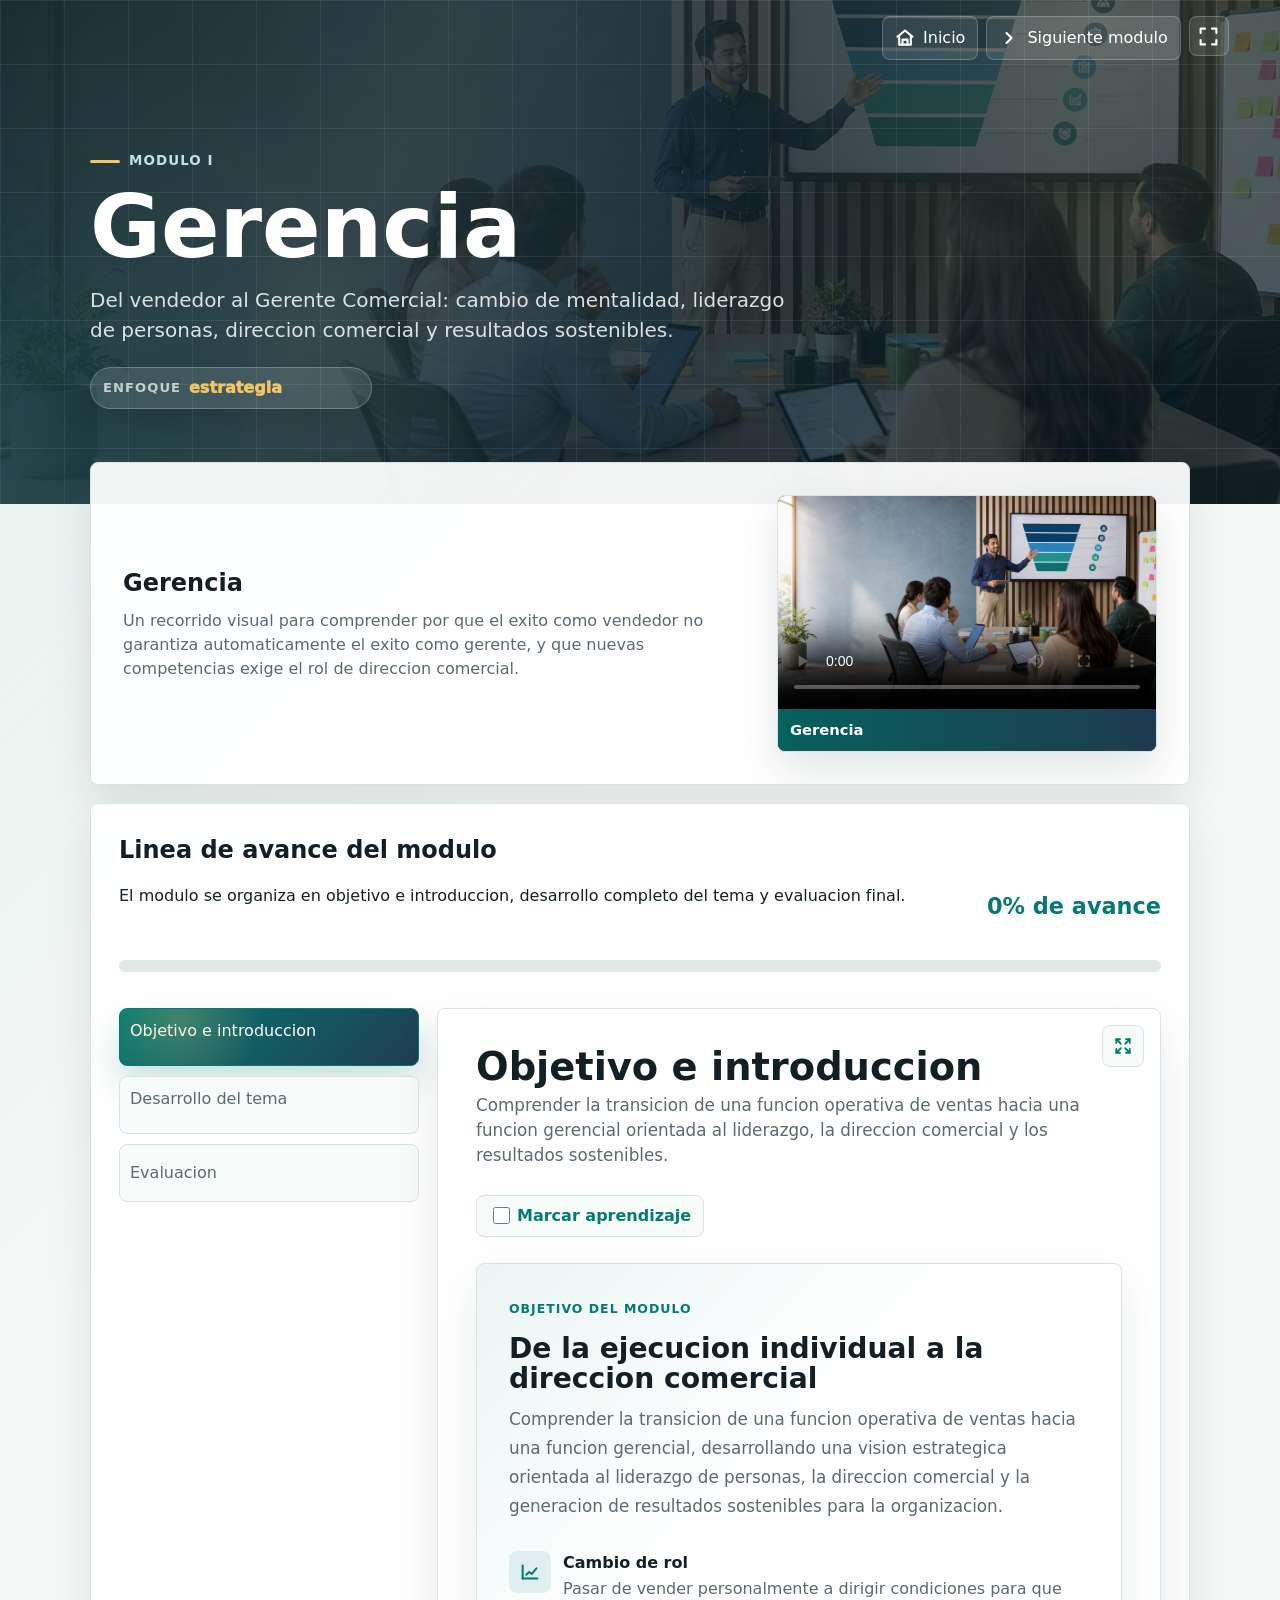
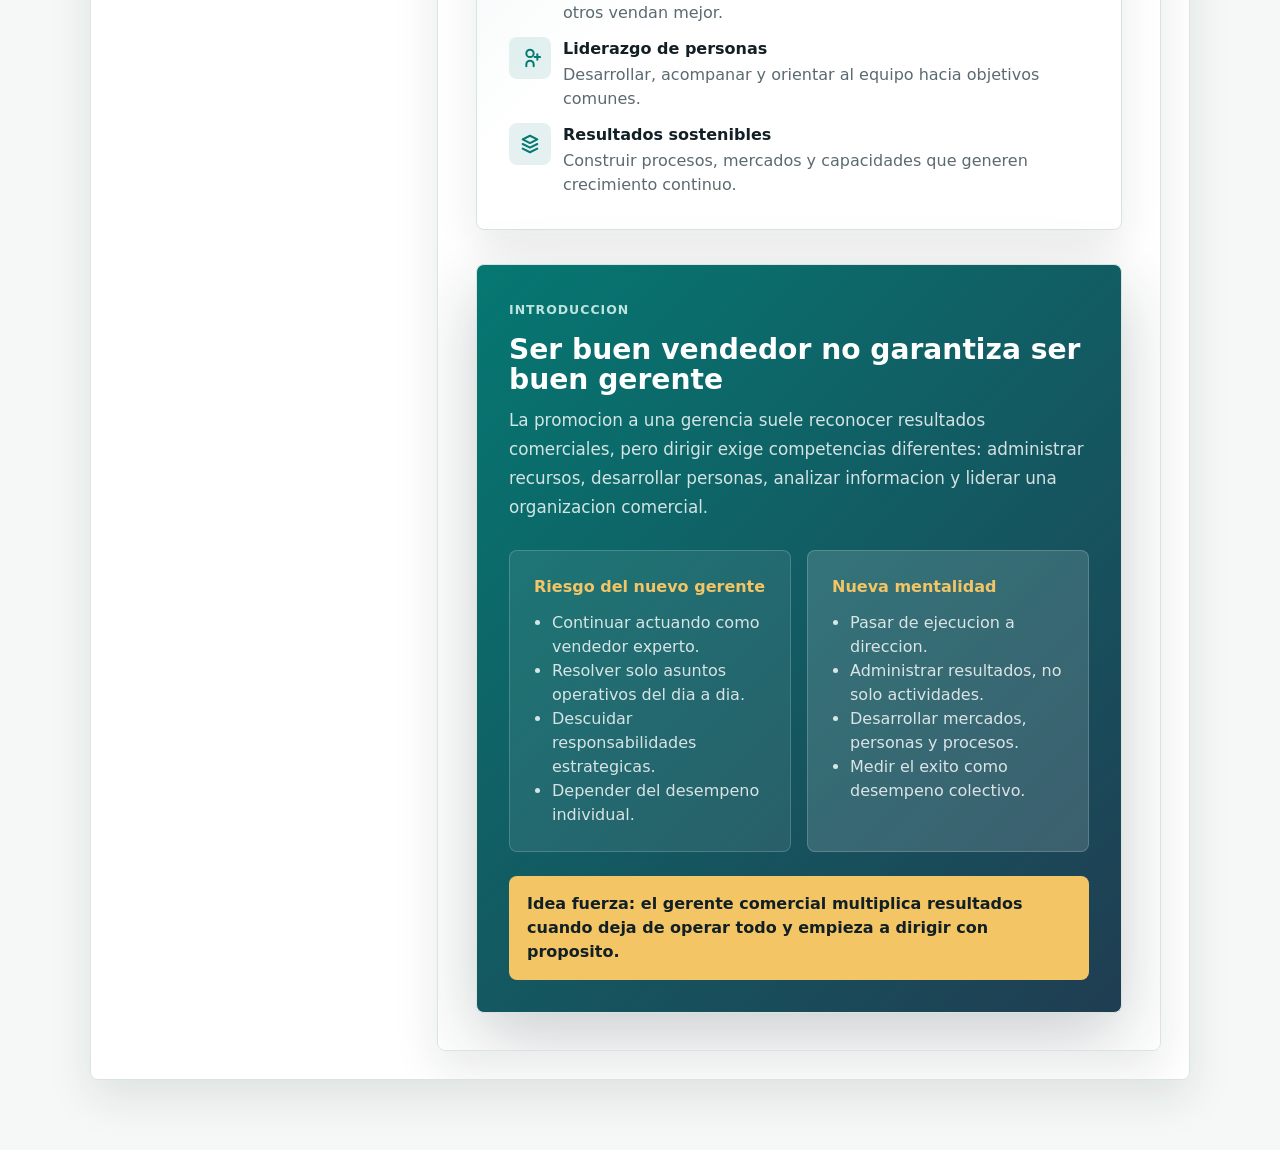
==== commit 0f22481f: "Improve mobile module navigation" ====
--- a/modulo-1-gerencia.html
+++ b/modulo-1-gerencia.html
@@ -4,13 +4,19 @@
   <meta charset="utf-8">
   <meta name="viewport" content="width=device-width, initial-scale=1">
   <title>Modulo I - Del Vendedor al Gerente Comercial</title>
-  <link rel="stylesheet" href="module-pages.css">
+  <link rel="stylesheet" href="module-pages.css?v=mobile-nav-icons-v2">
 </head>
 <body data-custom-module="manual">
   <header class="module-hero">
     <nav class="module-nav">
-      <a href="index.html">Inicio</a>
-      <a href="modulo-2-funciones.html">Siguiente modulo</a>
+      <a href="index.html" aria-label="Inicio">
+        <svg viewBox="0 0 24 24" aria-hidden="true"><path d="M3 10.5 12 3l9 7.5"></path><path d="M5 10v10h14V10"></path><path d="M9 20v-6h6v6"></path></svg>
+        <span>Inicio</span>
+      </a>
+      <a href="modulo-2-funciones.html" aria-label="Siguiente modulo">
+        <svg viewBox="0 0 24 24" aria-hidden="true"><path d="M9 18l6-6-6-6"></path></svg>
+        <span>Siguiente modulo</span>
+      </a>
     </nav>
     <div class="module-hero-inner">
       <span class="eyebrow">Modulo I</span>
@@ -281,6 +287,6 @@
     </section>
   </main>
 
-  <script src="module-pages.js"></script>
+  <script src="module-pages.js?v=mobile-nav-icons-v2"></script>
 </body>
 </html>
--- a/module-pages.css
+++ b/module-pages.css
@@ -23,6 +23,25 @@
   line-height: 1.5;
 }
 
+body.motion-ready {
+  --mx: 50%;
+  --my: 50%;
+}
+
+body.motion-ready::before {
+  content: "";
+  position: fixed;
+  inset: 0;
+  z-index: -1;
+  pointer-events: none;
+  background:
+    radial-gradient(circle at var(--mx) var(--my), rgba(243,197,101,.18), transparent 28%),
+    radial-gradient(circle at calc(100% - var(--mx)) calc(100% - var(--my)), rgba(4,122,115,.14), transparent 24%),
+    linear-gradient(135deg, rgba(255,255,255,.35), transparent 42%);
+  opacity: .72;
+  transition: background-position .2s ease;
+}
+
 .module-hero {
   min-height: 56vh;
   color: var(--white);
@@ -31,6 +50,7 @@
     url("assets/induccion-comercial-hero.png") center / cover;
   position: relative;
   overflow: hidden;
+  isolation: isolate;
 }
 
 .module-hero::before {
@@ -42,6 +62,21 @@
   animation: drift 18s linear infinite;
 }
 
+.module-hero::after {
+  content: "";
+  position: absolute;
+  inset: -30%;
+  z-index: 1;
+  pointer-events: none;
+  background:
+    linear-gradient(115deg, transparent 20%, rgba(255,255,255,.11) 38%, transparent 54%),
+    radial-gradient(circle at 72% 20%, rgba(243,197,101,.18), transparent 24%),
+    radial-gradient(circle at 18% 82%, rgba(4,122,115,.3), transparent 28%);
+  mix-blend-mode: screen;
+  opacity: .72;
+  animation: auroraSweep 9s ease-in-out infinite alternate;
+}
+
 .module-nav {
   position: relative;
   z-index: 2;
@@ -52,12 +87,72 @@
 }
 
 .module-nav a {
+  min-height: 40px;
   color: var(--white);
   text-decoration: none;
   border: 1px solid rgba(255,255,255,.22);
   border-radius: var(--radius);
   padding: 9px 12px;
   background: rgba(255,255,255,.1);
+  display: inline-flex;
+  align-items: center;
+  gap: 8px;
+  transition: transform .24s ease, background .24s ease, border-color .24s ease, box-shadow .24s ease;
+}
+
+.module-nav a:hover {
+  transform: translateY(-2px);
+  background: rgba(255,255,255,.18);
+  border-color: rgba(255,255,255,.34);
+  box-shadow: 0 14px 28px rgba(0,0,0,.16);
+}
+
+.module-nav a svg {
+  width: 20px;
+  height: 20px;
+  flex: 0 0 auto;
+  stroke: currentColor;
+  stroke-width: 2.1;
+  fill: none;
+  stroke-linecap: round;
+  stroke-linejoin: round;
+}
+
+.module-nav a svg *,
+.module-nav button svg * {
+  fill: none !important;
+  stroke: currentColor !important;
+  vector-effect: non-scaling-stroke;
+}
+
+.module-nav button {
+  width: 40px;
+  height: 40px;
+  display: inline-grid;
+  place-items: center;
+  border: 1px solid rgba(255,255,255,.22);
+  border-radius: var(--radius);
+  color: var(--white);
+  background: rgba(255,255,255,.1);
+  cursor: pointer;
+  transition: transform .24s ease, background .24s ease, border-color .24s ease, box-shadow .24s ease;
+}
+
+.module-nav button:hover {
+  transform: translateY(-2px);
+  background: rgba(255,255,255,.18);
+  border-color: rgba(255,255,255,.34);
+  box-shadow: 0 14px 28px rgba(0,0,0,.16);
+}
+
+.module-nav button svg {
+  width: 21px;
+  height: 21px;
+  stroke: currentColor;
+  stroke-width: 2.1;
+  fill: none;
+  stroke-linecap: round;
+  stroke-linejoin: round;
 }
 
 .module-hero-inner {
@@ -93,6 +188,51 @@
   margin: 14px 0 16px;
   font-size: clamp(2.4rem, 7vw, 5.4rem);
   line-height: .96;
+}
+
+.motion-ready h1 {
+  background: linear-gradient(90deg, #ffffff 0%, #ffffff 44%, #dff8f4 58%, #f5d27d 76%, #ffffff 100%);
+  background-size: 220% auto;
+  color: transparent;
+  -webkit-background-clip: text;
+  background-clip: text;
+  animation: titleSheen 7s ease-in-out infinite;
+}
+
+.hero-dynamic {
+  display: inline-flex;
+  flex-wrap: wrap;
+  align-items: center;
+  gap: 8px;
+  width: fit-content;
+  margin-top: 22px;
+  padding: 8px 12px;
+  border: 1px solid rgba(255,255,255,.24);
+  border-radius: 999px;
+  color: rgba(255,255,255,.92);
+  background: rgba(255,255,255,.11);
+  box-shadow: 0 16px 38px rgba(0,0,0,.18);
+  backdrop-filter: blur(14px);
+  animation: dynamicEnter .72s ease both .28s;
+}
+
+.hero-dynamic-label {
+  color: rgba(255,255,255,.7);
+  font-size: .82rem;
+  font-weight: 800;
+  letter-spacing: .08em;
+  text-transform: uppercase;
+}
+
+.hero-dynamic-word {
+  min-width: 170px;
+  color: var(--gold);
+  font-weight: 950;
+  letter-spacing: 0;
+}
+
+.hero-dynamic-word.switching {
+  animation: wordSwitch .42s ease both;
 }
 
 .module-result-badge {
@@ -141,6 +281,39 @@
   box-shadow: 0 18px 45px rgba(18,32,38,.1);
 }
 
+.motion-ready .intro-card,
+.motion-ready .learning-panel,
+.motion-ready .lesson-card,
+.motion-ready .impact-sheet,
+.motion-ready .evaluation-info-card {
+  position: relative;
+  overflow: hidden;
+}
+
+.motion-ready .intro-card::before,
+.motion-ready .learning-panel::before,
+.motion-ready .lesson-card::before,
+.motion-ready .impact-sheet::before {
+  content: "";
+  position: absolute;
+  inset: 0;
+  pointer-events: none;
+  background:
+    linear-gradient(120deg, transparent, rgba(255,255,255,.48), transparent),
+    radial-gradient(circle at var(--mx) var(--my), rgba(243,197,101,.14), transparent 30%);
+  opacity: 0;
+  transform: translateX(-36%);
+  transition: opacity .35s ease, transform .7s ease;
+}
+
+.motion-ready .intro-card:hover::before,
+.motion-ready .learning-panel:hover::before,
+.motion-ready .lesson-card:hover::before,
+.motion-ready .impact-sheet:hover::before {
+  opacity: .85;
+  transform: translateX(36%);
+}
+
 .intro-card {
   padding: clamp(20px, 3vw, 32px);
 }
@@ -158,6 +331,14 @@
   overflow: hidden;
   background: #0d2026;
   box-shadow: 0 18px 42px rgba(18,32,38,.12);
+  transform-style: preserve-3d;
+  transition: transform .42s ease, box-shadow .42s ease, border-color .42s ease;
+}
+
+.objective-video:hover {
+  border-color: rgba(243,197,101,.55);
+  transform: translateY(-5px) perspective(900px) rotateX(1.5deg) rotateY(-1.5deg);
+  box-shadow: 0 28px 60px rgba(18,32,38,.22);
 }
 
 .objective-video video {
@@ -174,6 +355,7 @@
   color: var(--white);
   font-weight: 800;
   font-size: .92rem;
+  background: linear-gradient(90deg, rgba(4,122,115,.72), rgba(32,61,82,.92));
 }
 
 .intro-card h2,
@@ -290,6 +472,7 @@
   overflow: hidden;
   margin-bottom: 18px;
   grid-column: 1 / -1;
+  position: relative;
 }
 
 .progress-fill {
@@ -298,7 +481,18 @@
   height: 100%;
   border-radius: inherit;
   background: linear-gradient(90deg, var(--teal), var(--green), var(--gold));
-  transition: width .38s ease;
+  position: relative;
+  overflow: hidden;
+  transition: width .58s cubic-bezier(.22, 1, .36, 1);
+}
+
+.progress-fill::after {
+  content: "";
+  position: absolute;
+  inset: 0;
+  background: linear-gradient(90deg, transparent, rgba(255,255,255,.72), transparent);
+  transform: translateX(-100%);
+  animation: progressShine 2.6s ease-in-out infinite;
 }
 
 .step-line {
@@ -319,7 +513,18 @@
   color: var(--muted);
   text-align: left;
   font: inherit;
-  transition: transform .22s ease, border-color .22s ease, background .22s ease, color .22s ease;
+  position: relative;
+  overflow: hidden;
+  transition: transform .24s ease, border-color .24s ease, background .24s ease, color .24s ease, box-shadow .24s ease;
+}
+
+.step-chip::before {
+  content: "";
+  position: absolute;
+  inset: 0;
+  background: radial-gradient(circle at 20% 20%, rgba(243,197,101,.24), transparent 34%);
+  opacity: 0;
+  transition: opacity .28s ease;
 }
 
 .step-chip:hover,
@@ -328,6 +533,11 @@
   color: var(--ink);
   background: #ffffff;
   border-color: rgba(4,122,115,.48);
+}
+
+.step-chip:hover::before,
+.step-chip.active::before {
+  opacity: 1;
 }
 
 .step-chip.active {
@@ -401,6 +611,7 @@
 
 .development-fullscreen.open {
   display: block;
+  animation: fullscreenFade .34s ease both;
 }
 
 .development-fullscreen-inner {
@@ -443,6 +654,15 @@
   border-radius: var(--radius);
   background: #f7fbf9;
   color: var(--teal);
+  cursor: pointer;
+  transition: transform .24s ease, box-shadow .24s ease, background .24s ease, border-color .24s ease;
+}
+
+.fullscreen-close:hover,
+.icon-maximize:hover {
+  transform: translateY(-2px) scale(1.03);
+  border-color: rgba(4,122,115,.42);
+  box-shadow: 0 14px 28px rgba(18,32,38,.14);
 }
 
 .fullscreen-close {
@@ -496,6 +716,10 @@
 
 .lesson-card.complete {
   border-color: rgba(4,122,115,.45);
+}
+
+.lesson-card.active .lesson-development {
+  animation: contentRefresh .5s cubic-bezier(.22, 1, .36, 1) both;
 }
 
 .lesson-top {
@@ -608,7 +832,7 @@
 }
 
 .impact-sheet:hover {
-  transform: translateY(-4px);
+  transform: translateY(-5px) scale(1.006);
   border-color: rgba(4,122,115,.22);
   box-shadow: 0 28px 70px rgba(18,32,38,.13);
 }
@@ -618,6 +842,7 @@
   background:
     linear-gradient(135deg, rgba(4,122,115,.96), rgba(32,61,82,.96)),
     var(--navy);
+  box-shadow: 0 24px 70px rgba(18,32,38,.22);
 }
 
 .impact-sheet.dark p,
@@ -643,13 +868,7 @@
 }
 
 .sheet-kicker::before {
-  content: "";
-  width: 26px;
-  height: 3px;
-  border-radius: 999px;
-  background: var(--gold);
-  transform-origin: left center;
-  animation: lineSweep .72s ease both;
+  content: none;
 }
 
 .impact-sheet h4 {
@@ -678,6 +897,11 @@
   opacity: 0;
   transform: translateY(12px);
   animation: itemRise .58s ease both;
+  transition: transform .28s ease;
+}
+
+.summary-point:hover {
+  transform: translateX(5px);
 }
 
 .summary-point:nth-child(2) { animation-delay: .08s; }
@@ -693,12 +917,30 @@
   border-radius: var(--radius);
   color: var(--teal);
   background: rgba(4,122,115,.1);
-  transition: transform .34s ease, background .34s ease, color .34s ease;
+  position: relative;
+  overflow: hidden;
+  transition: transform .34s ease, background .34s ease, color .34s ease, box-shadow .34s ease;
+}
+
+.sheet-icon::after {
+  content: "";
+  position: absolute;
+  inset: -40%;
+  background: conic-gradient(from 180deg, transparent, rgba(243,197,101,.55), transparent);
+  opacity: 0;
+  animation: iconOrbit 4s linear infinite;
+  transition: opacity .28s ease;
 }
 
 .summary-point:hover .sheet-icon,
 .pillar-card:hover .sheet-icon {
   transform: translateY(-2px) scale(1.06);
+  box-shadow: 0 12px 26px rgba(4,122,115,.16);
+}
+
+.summary-point:hover .sheet-icon::after,
+.pillar-card:hover .sheet-icon::after {
+  opacity: .9;
 }
 
 .impact-sheet.dark .sheet-icon {
@@ -714,6 +956,8 @@
   fill: none;
   stroke-linecap: round;
   stroke-linejoin: round;
+  position: relative;
+  z-index: 1;
 }
 
 .summary-point strong {
@@ -1064,6 +1308,7 @@
 .module-one-deck .impact-sheet:nth-child(11) { --sheet-delay: .8s; }
 .module-one-deck .impact-sheet:nth-child(12) { --sheet-delay: .88s; }
 .module-one-deck .impact-sheet:nth-child(13) { --sheet-delay: .96s; }
+.module-one-deck .impact-sheet:nth-child(14) { --sheet-delay: 1.04s; }
 
 .module-one-deck .impact-sheet h4,
 .module-one-deck .impact-sheet > p {
@@ -1749,6 +1994,45 @@
   to { opacity: 1; transform: translateY(0) scale(1); }
 }
 
+@keyframes auroraSweep {
+  from { transform: translate3d(-5%, -2%, 0) rotate(-2deg); }
+  to { transform: translate3d(5%, 2%, 0) rotate(2deg); }
+}
+
+@keyframes titleSheen {
+  0%, 100% { background-position: 0% center; }
+  50% { background-position: 100% center; }
+}
+
+@keyframes dynamicEnter {
+  from { opacity: 0; transform: translateY(12px) scale(.98); }
+  to { opacity: 1; transform: translateY(0) scale(1); }
+}
+
+@keyframes wordSwitch {
+  0% { opacity: 0; transform: translateY(9px); filter: blur(5px); }
+  100% { opacity: 1; transform: translateY(0); filter: blur(0); }
+}
+
+@keyframes progressShine {
+  0% { transform: translateX(-110%); }
+  48%, 100% { transform: translateX(110%); }
+}
+
+@keyframes iconOrbit {
+  to { transform: rotate(1turn); }
+}
+
+@keyframes fullscreenFade {
+  from { opacity: 0; }
+  to { opacity: 1; }
+}
+
+@keyframes contentRefresh {
+  from { opacity: .7; transform: translateY(10px) scale(.995); }
+  to { opacity: 1; transform: translateY(0) scale(1); }
+}
+
 @media (max-width: 900px) {
   .content-grid,
   .timeline {
@@ -1790,8 +2074,51 @@
 
 @media (max-width: 620px) {
   .module-nav {
-    justify-content: flex-start;
+    justify-content: flex-end;
     overflow-x: auto;
+    gap: 6px;
+    padding: 10px 12px 0;
+  }
+
+  .module-nav a {
+    width: 42px;
+    height: 42px;
+    min-height: 42px;
+    justify-content: center;
+    padding: 0;
+    background: rgba(255,255,255,.12);
+    backdrop-filter: blur(12px);
+  }
+
+  .module-nav a span {
+    position: absolute;
+    width: 1px;
+    height: 1px;
+    overflow: hidden;
+    clip: rect(0 0 0 0);
+    white-space: nowrap;
+  }
+
+  .module-nav a svg,
+  .module-nav button svg {
+    width: 20px;
+    height: 20px;
+  }
+
+  .module-nav button {
+    width: 42px;
+    height: 42px;
+    background: rgba(255,255,255,.12);
+    backdrop-filter: blur(12px);
+  }
+
+  .module-hero-inner {
+    padding-top: 34px;
+  }
+
+  .module-hero h1 {
+    font-size: clamp(2.4rem, 15vw, 4.1rem);
+    line-height: .96;
   }
 
   .module-hero {
@@ -1799,7 +2126,7 @@
   }
 
   .module-hero-inner {
-    padding: 52px 0;
+    padding: 42px 0 52px;
   }
 
   .content-grid,
